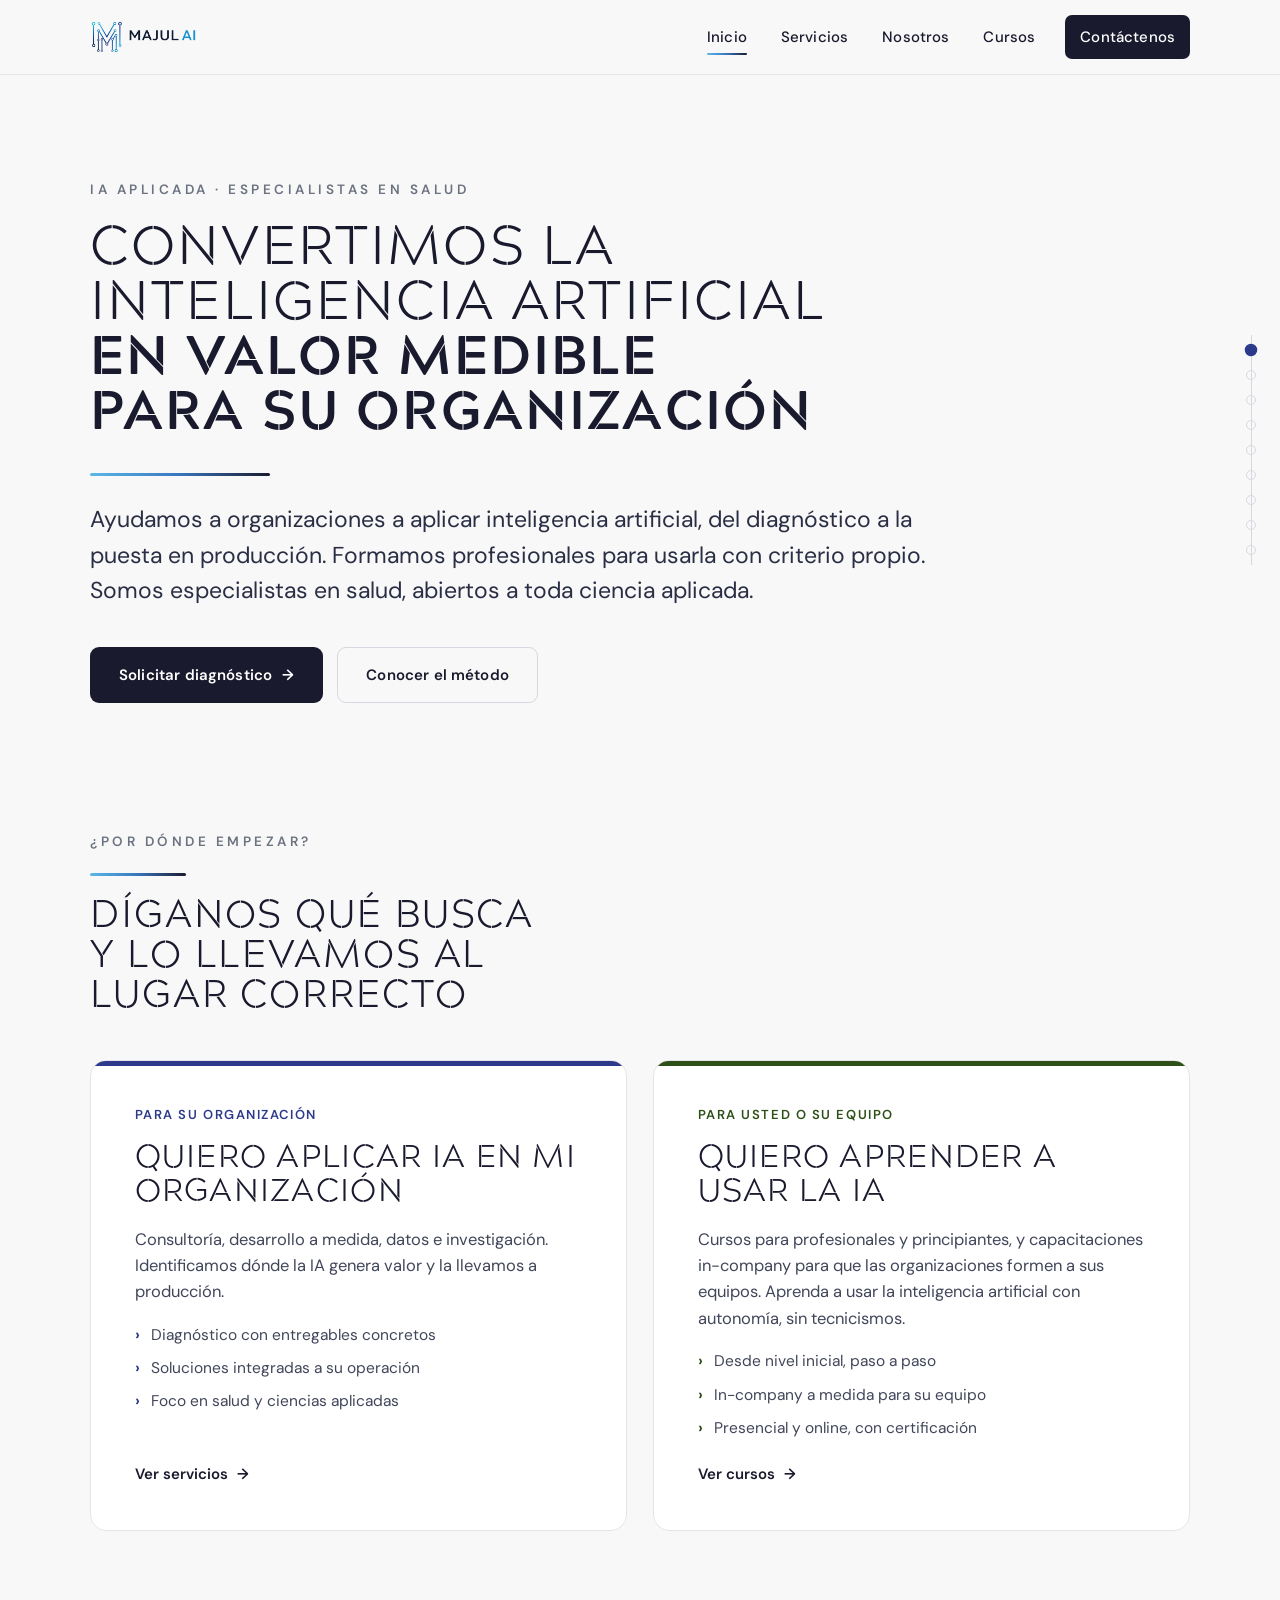
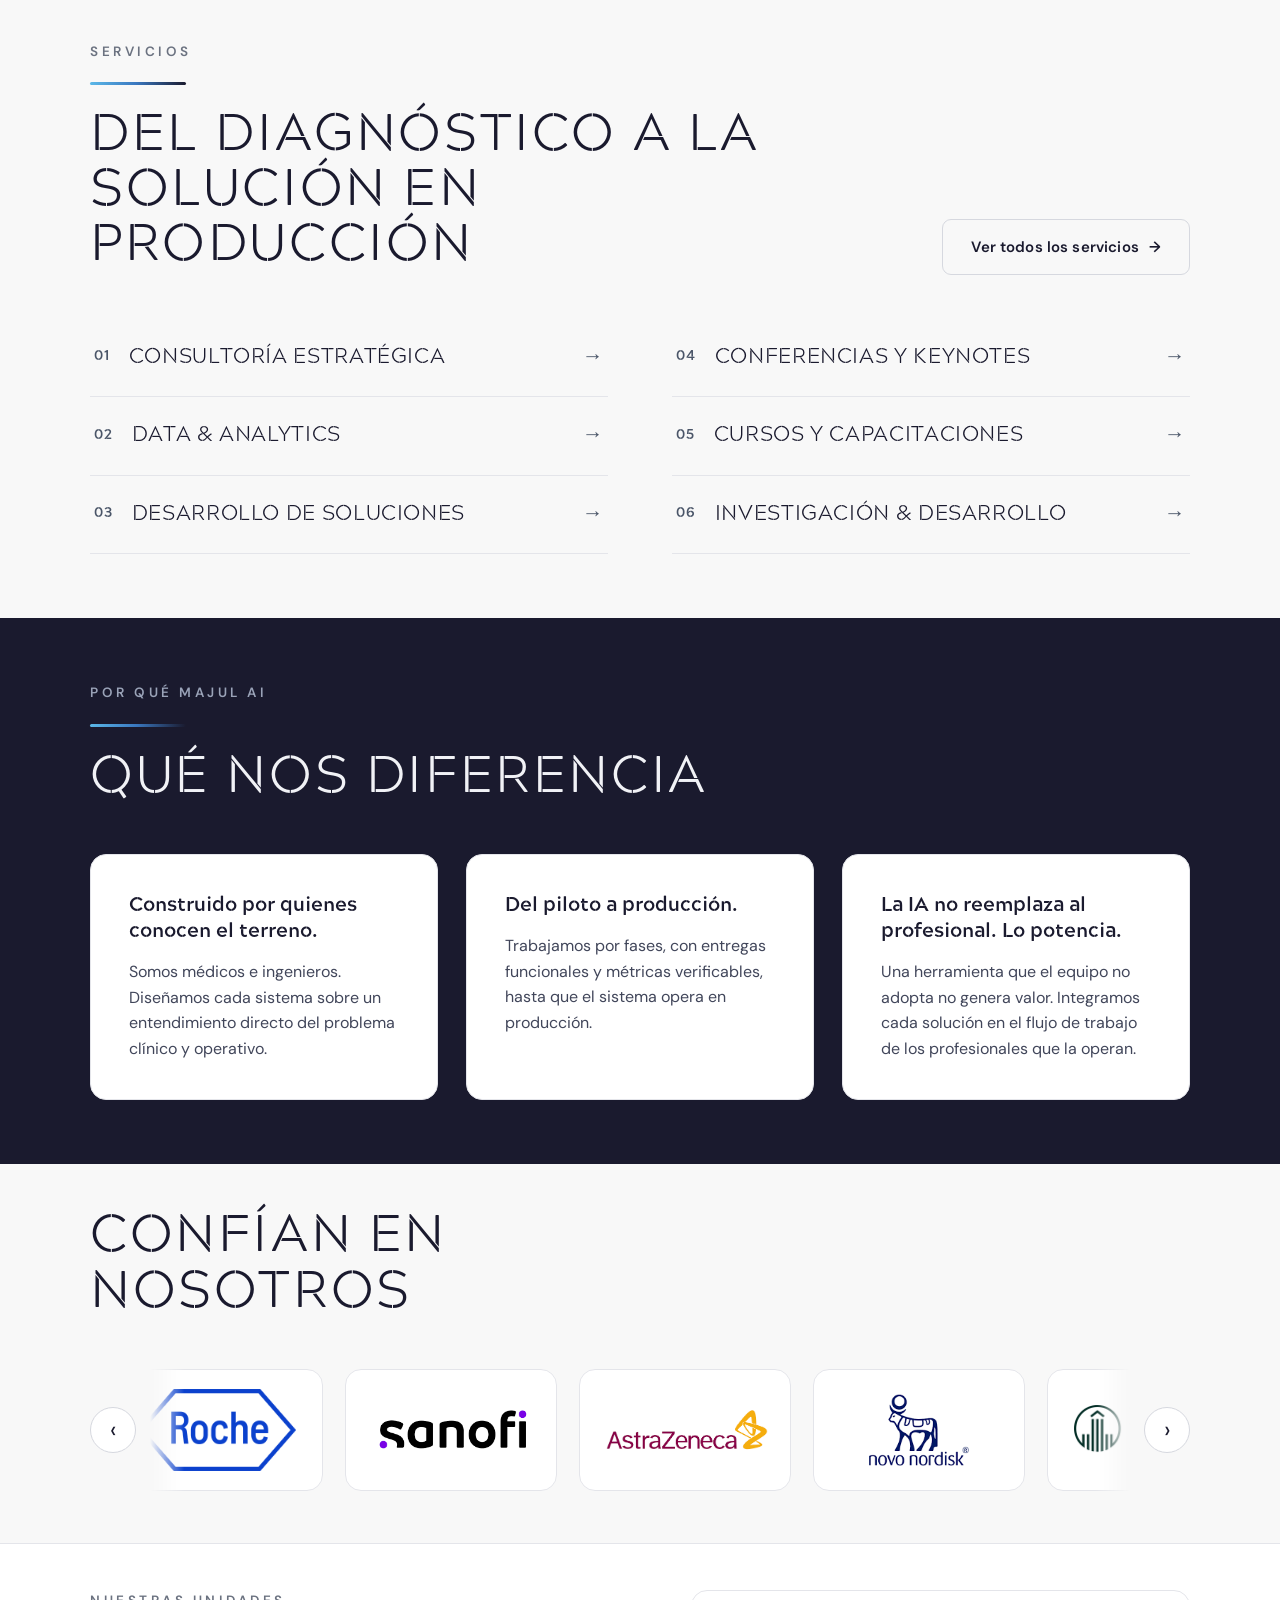
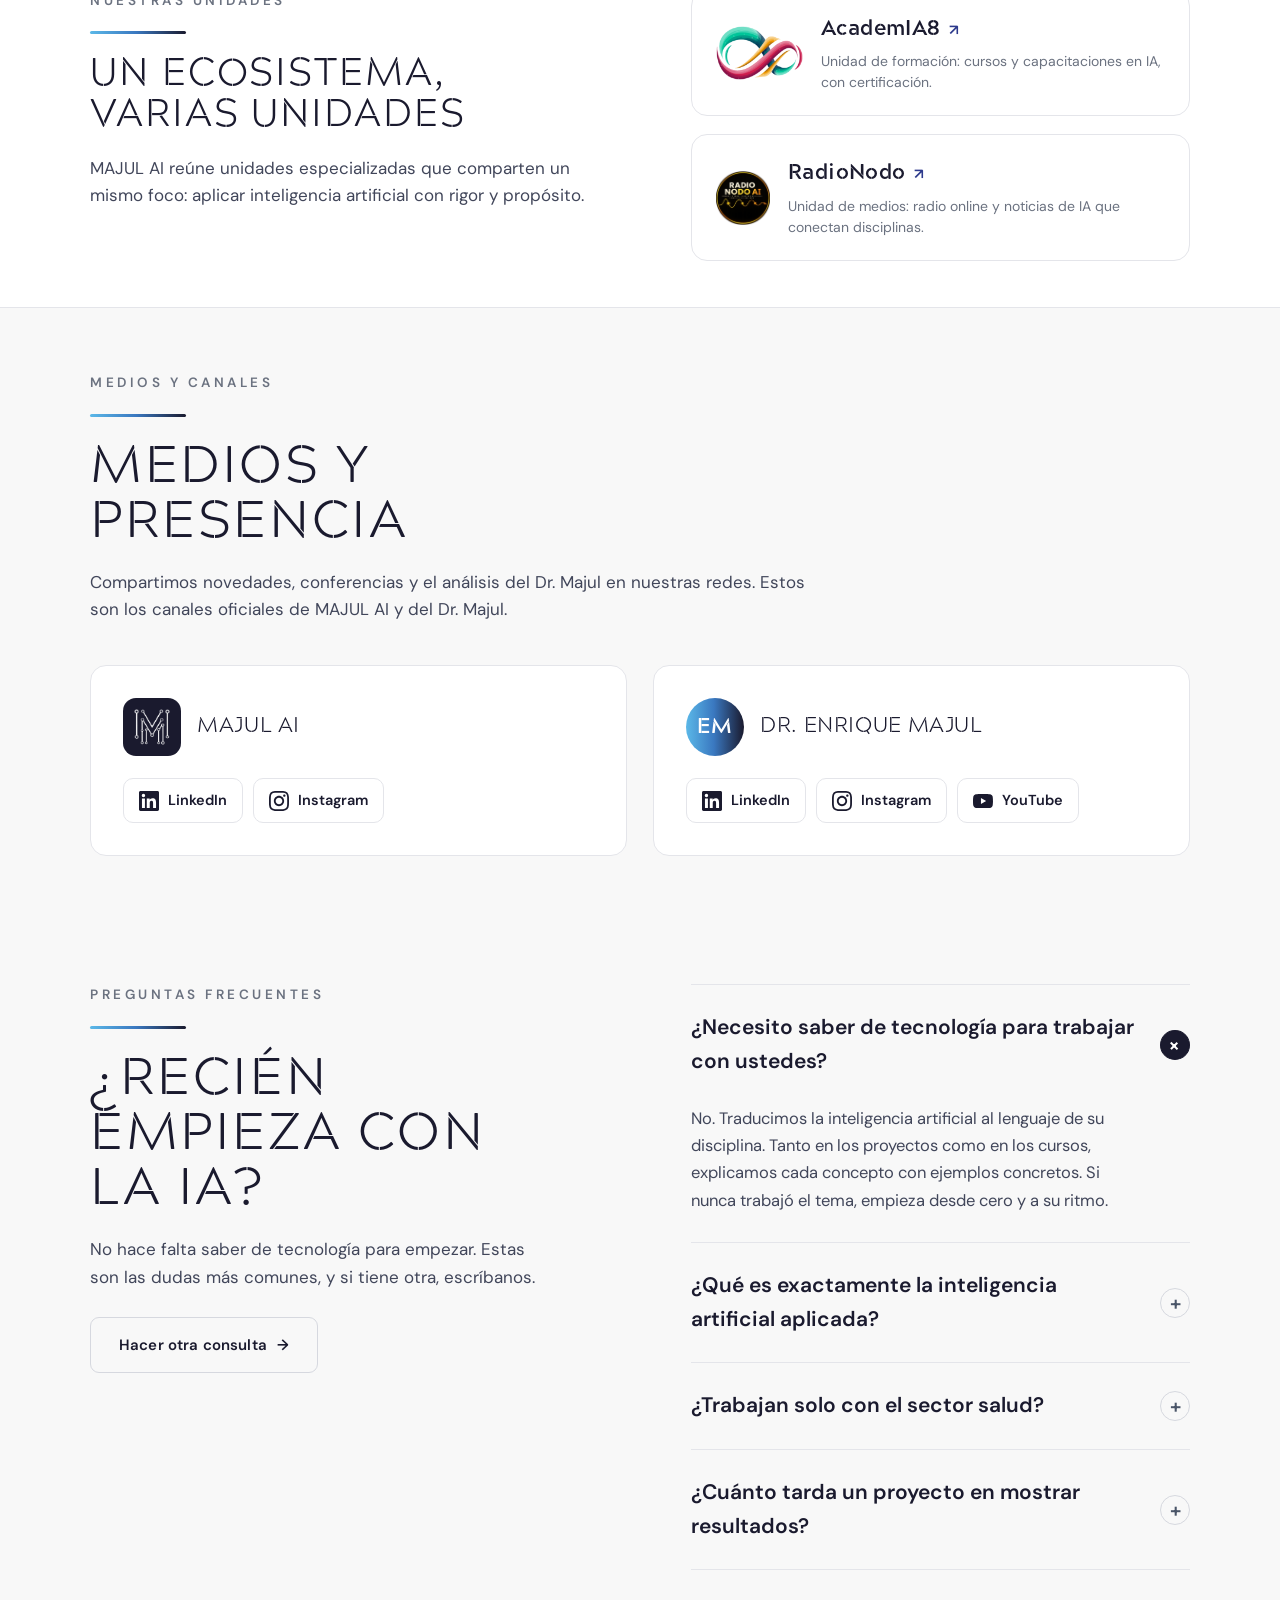
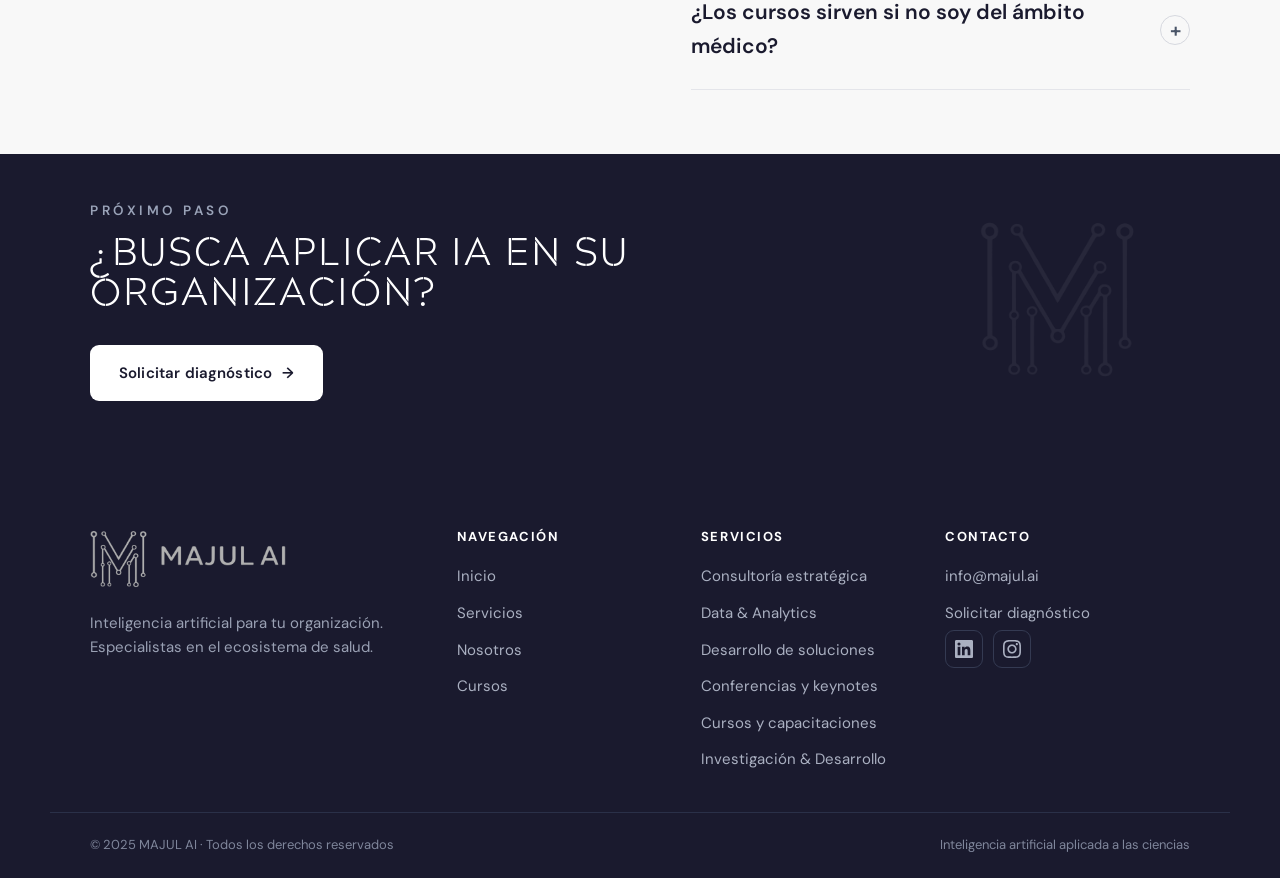
==== index.html @ aa31157e "Sitio Majul AI - preview para revisión del equipo" ====
<!DOCTYPE html>
<html lang="es">
<head>
<meta charset="UTF-8">
<meta name="viewport" content="width=device-width, initial-scale=1.0">
<title>MAJUL AI · Inteligencia artificial aplicada a las ciencias</title>
<meta name="description" content="Consultora de IA aplicada a las ciencias. Especialistas en el ecosistema de salud. Detectamos oportunidades concretas de inteligencia artificial y las llevamos a producción con método y validación científica.">
<link rel="canonical" href="https://majul.ai/">
<link rel="icon" type="image/png" href="assets/favicon.png">
<link rel="apple-touch-icon" href="assets/apple-touch-icon.png">
<meta name="theme-color" content="#1A1A2E">
<!-- Open Graph / vista previa al compartir (WhatsApp, LinkedIn, X) -->
<meta property="og:type" content="website">
<meta property="og:site_name" content="MAJUL AI">
<meta property="og:locale" content="es_AR">
<meta property="og:url" content="https://majul.ai/">
<meta property="og:title" content="MAJUL AI · Inteligencia artificial aplicada a las ciencias">
<meta property="og:description" content="Consultora de IA aplicada a las ciencias, especialistas en el ecosistema de salud. Detectamos oportunidades concretas de IA y las llevamos a producción con validación científica.">
<meta property="og:image" content="https://majul.ai/assets/og-image.png">
<meta property="og:image:width" content="1200">
<meta property="og:image:height" content="630">
<meta property="og:image:alt" content="MAJUL AI · Inteligencia artificial aplicada a las ciencias">
<meta name="twitter:card" content="summary_large_image">
<meta name="twitter:title" content="MAJUL AI · Inteligencia artificial aplicada a las ciencias">
<meta name="twitter:description" content="Consultora de IA aplicada a las ciencias, especialistas en el ecosistema de salud.">
<meta name="twitter:image" content="https://majul.ai/assets/og-image.png">
<link rel="preconnect" href="https://fonts.googleapis.com">
<link rel="preconnect" href="https://fonts.gstatic.com" crossorigin>
<link href="https://fonts.googleapis.com/css2?family=DM+Sans:opsz,wght@9..40,300;9..40,400;9..40,500;9..40,600;9..40,700&family=Jost:wght@300;400;500;600&display=swap" rel="stylesheet">
<link rel="stylesheet" href="styles.css">
<script>document.documentElement.className+=' js';</script>
<script type="application/ld+json">
{
  "@context": "https://schema.org",
  "@graph": [
    {
      "@type": "Organization",
      "@id": "https://majul.ai/#organization",
      "name": "MAJUL AI",
      "url": "https://majul.ai/",
      "logo": "https://majul.ai/assets/logo-lockup-color.png",
      "image": "https://majul.ai/assets/og-image.png",
      "email": "info@majul.ai",
      "description": "Consultora de inteligencia artificial aplicada a las ciencias, especialista en el ecosistema de salud.",
      "sameAs": [
        "https://www.linkedin.com/company/majul-ai/",
        "https://www.instagram.com/majul.ai/"
      ]
    },
    {
      "@type": "WebSite",
      "@id": "https://majul.ai/#website",
      "url": "https://majul.ai/",
      "name": "MAJUL AI",
      "inLanguage": "es",
      "publisher": { "@id": "https://majul.ai/#organization" }
    },
    {
      "@type": "FAQPage",
      "mainEntity": [
        {"@type":"Question","name":"¿Necesito saber de tecnología para trabajar con ustedes?","acceptedAnswer":{"@type":"Answer","text":"No. Traducimos la inteligencia artificial al lenguaje de su disciplina. Tanto en los proyectos como en los cursos, explicamos cada concepto con ejemplos concretos. Si nunca trabajó el tema, empieza desde cero y a su ritmo."}},
        {"@type":"Question","name":"¿Qué es exactamente la inteligencia artificial aplicada?","acceptedAnswer":{"@type":"Answer","text":"Es traducir la IA al lenguaje de su disciplina: resolver un problema real y concreto usando inteligencia artificial. Anticipar demanda, automatizar tareas, ordenar datos dispersos. Siempre con un objetivo medible, nunca IA por IA."}},
        {"@type":"Question","name":"¿Trabajan solo con el sector salud?","acceptedAnswer":{"@type":"Answer","text":"No. La salud es nuestra especialidad, pero nuestro método se aplica a toda ciencia o industria que necesite IA real. Si su caso está fuera de la salud, igual lo hacemos."}},
        {"@type":"Question","name":"¿Cuánto tarda un proyecto en mostrar resultados?","acceptedAnswer":{"@type":"Answer","text":"Mostramos un prototipo funcionando en días, no en meses. Preferimos que vea algo real y lo evalúe antes de escalar, sin sacrificar la validación que cada caso requiere."}},
        {"@type":"Question","name":"¿Los cursos sirven si no soy del ámbito médico?","acceptedAnswer":{"@type":"Answer","text":"Sí. Tenemos programas pensados para profesionales de la salud y también formación general para cualquier persona o equipo que quiera incorporar la IA a su trabajo. Hay niveles desde principiante."}}
      ]
    }
  ]
}
</script>
</head>
<body>

<!-- ===== NAV ===== -->
<header class="nav">
  <nav class="nav-in" aria-label="Principal">
    <a class="nav-logo" href="index.html" aria-label="MAJUL AI · Inicio"><img src="assets/logo-lockup-trim.png" alt="MAJUL AI"></a>
    <div class="nav-links" id="navlinks">
      <a href="index.html" class="active">Inicio</a>
      <a href="servicios.html">Servicios</a>
      <a href="nosotros.html">Nosotros</a>
      <a href="cursos.html">Cursos</a>
      <a href="contacto.html" class="btn btn-p btn-sm nav-cta">Contáctenos</a>
    </div>
    <button class="nav-burger" id="burger" aria-label="Abrir menú"><span></span><span></span><span></span></button>
  </nav>
</header>

<!-- ===== HERO ===== -->
<section class="hero" data-screen-label="Inicio · Hero">
  <div class="wrap">
    <p class="kicker reveal">IA aplicada · Especialistas en salud</p>
    <h1 class="t-xl reveal d1" style="margin-top:22px;white-space:normal;text-wrap:balance;max-width:24ch">Convertimos la inteligencia artificial <b>en valor medible para su organización</b></h1>
    <hr class="rule wide reveal d2" style="margin-top:30px">
    <p class="lead reveal d2">Ayudamos a organizaciones a aplicar inteligencia artificial, del diagnóstico a la puesta en producción. Formamos profesionales para usarla con criterio propio. Somos especialistas en salud, abiertos a toda ciencia aplicada.</p>
    <div class="btn-row reveal d3">
      <a href="contacto.html" class="btn btn-p">Solicitar diagnóstico <span class="arw">→</span></a>
      <a href="servicios.html#metodo" class="btn btn-o">Conocer el método</a>
    </div>
  </div>
</section>

<!-- ===== BIFURCACIÓN DE PÚBLICO ===== -->
<section class="section tight" data-screen-label="Inicio · Qué busca">
  <div class="wrap">
    <div class="ey reveal"><p class="kicker">¿Por dónde empezar?</p><hr class="rule"></div>
    <h2 class="t-md reveal d1" style="margin-top:22px;max-width:18ch">Díganos qué busca y lo llevamos al lugar correcto</h2>
    <div class="fork" style="margin-top:42px">
      <a class="opt reveal d1" href="servicios.html" style="--ac:var(--tech)">
        <span class="tag">Para su organización</span>
        <h3>Quiero aplicar IA en mi organización</h3>
        <p class="d">Consultoría, desarrollo a medida, datos e investigación. Identificamos dónde la IA genera valor y la llevamos a producción.</p>
        <ul>
          <li>Diagnóstico con entregables concretos</li>
          <li>Soluciones integradas a su operación</li>
          <li>Foco en salud y ciencias aplicadas</li>
        </ul>
        <span class="go">Ver servicios <span class="arw">→</span></span>
      </a>
      <a class="opt reveal d2" href="cursos.html" style="--ac:var(--salud)">
        <span class="tag">Para usted o su equipo</span>
        <h3>Quiero aprender a usar la IA</h3>
        <p class="d">Cursos para profesionales y principiantes, y capacitaciones in-company para que las organizaciones formen a sus equipos. Aprenda a usar la inteligencia artificial con autonomía, sin tecnicismos.</p>
        <ul>
          <li>Desde nivel inicial, paso a paso</li>
          <li>In-company a medida para su equipo</li>
          <li>Presencial y online, con certificación</li>
        </ul>
        <span class="go">Ver cursos <span class="arw">→</span></span>
      </a>
    </div>
  </div>
</section>

<!-- ===== SERVICIOS PREVIEW ===== -->
<section class="section" data-screen-label="Inicio · Servicios">
  <div class="wrap">
    <div style="display:flex;align-items:flex-end;justify-content:space-between;gap:24px;flex-wrap:wrap">
      <div>
        <div class="ey reveal"><p class="kicker">Servicios</p><hr class="rule"></div>
        <h2 class="t-lg reveal d1" style="margin-top:24px;max-width:20ch">Del diagnóstico a la solución en producción</h2>
      </div>
      <a href="servicios.html" class="btn btn-o reveal d2">Ver todos los servicios <span class="arw">→</span></a>
    </div>
    <div class="svc-mini reveal d1" style="margin-top:44px">
      <a href="servicios.html#consultoria"><span class="n">01</span><span class="nm">Consultoría estratégica</span><span class="arw">→</span></a>
      <a href="servicios.html#data"><span class="n">02</span><span class="nm">Data &amp; Analytics</span><span class="arw">→</span></a>
      <a href="servicios.html#desarrollo"><span class="n">03</span><span class="nm">Desarrollo de soluciones</span><span class="arw">→</span></a>
      <a href="servicios.html#conferencias"><span class="n">04</span><span class="nm">Conferencias y keynotes</span><span class="arw">→</span></a>
      <a href="cursos.html"><span class="n">05</span><span class="nm">Cursos y capacitaciones</span><span class="arw">→</span></a>
      <a href="servicios.html#id"><span class="n">06</span><span class="nm">Investigación &amp; Desarrollo</span><span class="arw">→</span></a>
    </div>
  </div>
</section>

<!-- ===== MENSAJES CLAVE ===== -->
<section class="section dark" data-screen-label="Inicio · Diferenciales">
  <div class="wrap">
    <div class="ey reveal"><p class="kicker">Por qué MAJUL AI</p><hr class="rule"></div>
    <h2 class="t-lg reveal d1" style="margin-top:24px;max-width:22ch">Qué nos diferencia</h2>
    <div class="grid g-3" style="margin-top:48px">
      <article class="card lift reveal d1">
        <div class="qmark">Construido por quienes conocen el terreno.</div>
        <p>Somos médicos e ingenieros. Diseñamos cada sistema sobre un entendimiento directo del problema clínico y operativo. </p>
      </article>
      <article class="card lift reveal d2">
        <div class="qmark">Del piloto a producción.</div>
        <p>Trabajamos por fases, con entregas funcionales y métricas verificables, hasta que el sistema opera en producción. </p>
      </article>
      <article class="card lift reveal d3">
        <div class="qmark">La IA no reemplaza al profesional. Lo potencia.</div>
        <p>Una herramienta que el equipo no adopta no genera valor. Integramos cada solución en el flujo de trabajo de los profesionales que la operan.</p>
      </article>
    </div>
  </div>
</section>

<!-- ===== CONFIANZA · LOGOS ===== -->
<section class="section tight" data-screen-label="Inicio · Confianza">
  <div class="wrap">
    <h2 class="t-lg reveal" style="max-width:18ch">Confían en nosotros</h2>
    <div class="logo-carousel reveal d1">
      <button type="button" class="lc-nav prev" id="lcPrev" aria-label="Ver logos anteriores">‹</button>
      <div class="lc-viewport" id="lcViewport" tabindex="0" aria-label="Organizaciones y empresas que confían en MAJUL AI">
        <div class="lc-track">
          <div class="logo-item"><img src="assets/logos/trim/roche.png" alt="Roche"></div>
          <div class="logo-item"><img src="assets/logos/trim/sanofi.png" alt="Sanofi"></div>
          <div class="logo-item"><img src="assets/logos/trim/astrazeneca.png" alt="AstraZeneca"></div>
          <div class="logo-item"><img src="assets/logos/trim/novonordisk.png" alt="Novo Nordisk"></div>
          <div class="logo-item"><img src="assets/logos/trim/boehringer.png" alt="Boehringer Ingelheim"></div>
          <div class="logo-item"><img src="assets/logos/trim/abbott.png" alt="Abbott"></div>
          <div class="logo-item"><img src="assets/logos/trim/teva.png" alt="Teva"></div>
          <div class="logo-item"><img src="assets/logos/trim/bago.png" alt="Laboratorios Bagó"></div>
          <div class="logo-item"><img src="assets/logos/trim/gador.png" alt="Gador"></div>
          <div class="logo-item"><img src="assets/logos/trim/casasco.png" alt="Casasco"></div>
          <div class="logo-item"><img src="assets/logos/trim/montpellier.png" alt="Montpellier"></div>
          <div class="logo-item"><img src="assets/logos/trim/baliarda.png" alt="Baliarda"></div>
          <div class="logo-item"><img src="assets/logos/trim/labbeta.png" alt="Laboratorios Beta"></div>
          <div class="logo-item"><img src="assets/logos/trim/adium.png" alt="Adium"></div>
          <div class="logo-item"><img src="assets/logos/trim/eurofarma.png" alt="Eurofarma"></div>
          <div class="logo-item"><img src="assets/logos/trim/celnova.png" alt="Celnova Pharma"></div>
          <div class="logo-item"><img src="assets/logos/trim/siegfried.png" alt="Siegfried"></div>
          <div class="logo-item"><img src="assets/logos/trim/osde.png" alt="OSDE"></div>
          <div class="logo-item"><img src="assets/logos/trim/gruposantafe.png" alt="Grupo Santa Fe"></div>
          <div class="logo-item"><img src="assets/logos/trim/cmpc.png" alt="Consejo de Médicos de la Provincia de Córdoba"></div>
          <div class="logo-item"><img src="assets/logos/trim/aafh.png" alt="Asociación Argentina de Farmacéuticos de Hospital"></div>
          <div class="logo-item"><img src="assets/logos/trim/faardit.png" alt="FAARDIT · Federación Argentina de Radiología"></div>
          <div class="logo-item"><img src="assets/logos/trim/afacimera.png" alt="AFACIMERA"></div>
          <div class="logo-item"><img src="assets/logos/trim/sadam.png" alt="SADAM · Asociación Argentina de Auditoría y Gestión Sanitaria"></div>
          <div class="logo-item"><img src="assets/logos/trim/sapycc.png" alt="Sociedad de Anatomía Patológica y Citopatología de Córdoba"></div>
          <div class="logo-item"><img src="assets/logos/trim/cluster-iish.png" alt="Clúster de Investigación e Innovación en Salud Humana"></div>
          <div class="logo-item"><img src="assets/logos/trim/fepafem.png" alt="FEPAFEM · PAFAMS"></div>
          <div class="logo-item"><img src="assets/logos/trim/bologna.png" alt="Università di Bologna"></div>
        </div>
      </div>
      <button type="button" class="lc-nav next" id="lcNext" aria-label="Ver más logos">›</button>
    </div>
  </div>
</section>
<script>
(function(){
  var vp=document.getElementById('lcViewport'),
      track=vp&&vp.querySelector('.lc-track'),
      prev=document.getElementById('lcPrev'),
      next=document.getElementById('lcNext');
  if(!vp||!track) return;
  /* duplicar el set para un loop continuo sin costuras */
  track.insertAdjacentHTML('beforeend',track.innerHTML);
  function half(){return track.scrollWidth/2;}
  function normalize(){
    var h=half();
    if(h<=0) return;
    if(vp.scrollLeft>=h) vp.scrollLeft-=h;
    else if(vp.scrollLeft<0) vp.scrollLeft+=h;
  }
  function step(){var it=vp.querySelector('.logo-item');return it?it.offsetWidth+22:230;}
  function page(){return Math.max(step(),Math.floor(vp.clientWidth/step())*step());}
  prev&&prev.addEventListener('click',function(){vp.scrollBy({left:-page(),behavior:'smooth'});});
  next&&next.addEventListener('click',function(){vp.scrollBy({left:page(),behavior:'smooth'});});
  /* arrastrar para desplazar */
  var down=false,sx=0,sl=0,moved=false;
  vp.addEventListener('pointerdown',function(e){down=true;moved=false;sx=e.clientX;sl=vp.scrollLeft;vp.classList.add('dragging');try{vp.setPointerCapture(e.pointerId);}catch(_){}});
  vp.addEventListener('pointermove',function(e){if(!down)return;var dx=e.clientX-sx;if(Math.abs(dx)>4)moved=true;vp.scrollLeft=sl-dx;normalize();});
  function up(){if(!down)return;down=false;vp.classList.remove('dragging');}
  vp.addEventListener('pointerup',up);vp.addEventListener('pointercancel',up);vp.addEventListener('pointerleave',up);
  vp.addEventListener('click',function(e){if(moved){e.preventDefault();e.stopPropagation();}},true);
  vp.addEventListener('scroll',normalize,{passive:true});
  /* desplazamiento automático continuo: lento y suave */
  var reduce=window.matchMedia&&window.matchMedia('(prefers-reduced-motion: reduce)').matches;
  var paused=false,SPEED=0.7,last=0;
  ['pointerenter','focusin','pointerdown'].forEach(function(ev){vp.addEventListener(ev,function(){paused=true;});});
  ['pointerleave','focusout','pointerup'].forEach(function(ev){vp.addEventListener(ev,function(){paused=false;});});
  if(!reduce){
    requestAnimationFrame(function tick(t){
      if(last&&!paused&&!down){
        vp.scrollLeft+=SPEED*((t-last)/16.67);
        normalize();
      }
      last=t;
      requestAnimationFrame(tick);
    });
  }
})();
</script>

<!-- ===== UNIDADES ===== -->
<section class="section tight" style="background:#fff;border-block:1px solid var(--line)" data-screen-label="Inicio · Unidades">
  <div class="wrap">
    <div class="split top">
      <div>
        <div class="ey reveal"><p class="kicker">Nuestras unidades</p><hr class="rule"></div>
        <h2 class="t-md reveal d1" style="margin-top:22px;max-width:18ch">Un ecosistema, varias unidades</h2>
        <p class="reveal d2" style="margin-top:18px;font-size:17px;color:#41465a;max-width:42ch">MAJUL AI reúne unidades especializadas que comparten un mismo foco: aplicar inteligencia artificial con rigor y propósito.</p>
      </div>
      <div class="partners reveal d2">
        <a class="partner" href="https://academia8.com/" target="_blank" rel="noopener">
          <img class="unit-mark" src="assets/academia8-iso-trim.png" alt="AcademIA8">
          <div class="unit-tx"><div class="pn">AcademIA8</div><div class="pd">Unidad de formación: cursos y capacitaciones en IA, con certificación.</div></div>
        </a>
        <a class="partner" href="https://radionodo.ai/" target="_blank" rel="noopener">
          <img class="unit-mark" src="assets/radionodo-circle.png" alt="RadioNodo">
          <div class="unit-tx"><div class="pn">RadioNodo</div><div class="pd">Unidad de medios: radio online y noticias de IA que conectan disciplinas.</div></div>
        </a>
      </div>
    </div>
  </div>
</section>

<!-- ===== MEDIOS Y CANALES ===== -->
<section class="section" data-screen-label="Inicio · Medios y canales">
  <div class="wrap">
    <div class="ey reveal"><p class="kicker">Medios y canales</p><hr class="rule"></div>
    <h2 class="t-lg reveal d1" style="margin-top:24px;max-width:18ch">Medios y presencia</h2>
    <p class="reveal d2" style="margin-top:18px;font-size:17px;color:#41465a;max-width:60ch">Compartimos novedades, conferencias y el análisis del Dr. Majul en nuestras redes. Estos son los canales oficiales de MAJUL AI y del Dr. Majul.</p>

    <div class="presence">
      <article class="presence-card reveal d1">
        <div class="pc-head">
          <span class="pc-mark"><img src="assets/logo-wht-symbol-trim.png" alt="MAJUL AI"></span>
          <div>
            <div class="pc-name">MAJUL AI</div>
          </div>
        </div>
        <div class="social-row">
          <a class="social-link" href="https://www.linkedin.com/company/majul-ai/" target="_blank" rel="noopener" aria-label="LinkedIn de MAJUL AI">
            <span class="si"><svg viewBox="0 0 24 24" fill="currentColor" aria-hidden="true"><path d="M20.45 20.45h-3.56v-5.57c0-1.33-.03-3.04-1.85-3.04-1.85 0-2.14 1.45-2.14 2.94v5.67H9.34V9h3.42v1.56h.05c.48-.9 1.64-1.85 3.37-1.85 3.6 0 4.27 2.37 4.27 5.46v6.28zM5.34 7.43a2.07 2.07 0 1 1 0-4.14 2.07 2.07 0 0 1 0 4.14zM7.12 20.45H3.56V9h3.56v11.45zM22.22 0H1.77C.79 0 0 .77 0 1.73v20.54C0 23.22.79 24 1.77 24h20.45c.98 0 1.78-.78 1.78-1.73V1.73C24 .77 23.2 0 22.22 0z"/></svg></span><span class="sl-tx">LinkedIn</span>
          </a>
          <a class="social-link" href="https://www.instagram.com/majul.ai/" target="_blank" rel="noopener" aria-label="Instagram de MAJUL AI">
            <span class="si"><svg viewBox="0 0 24 24" fill="currentColor" aria-hidden="true"><path d="M12 2.163c3.204 0 3.584.012 4.85.07 3.252.148 4.771 1.691 4.919 4.919.058 1.265.069 1.645.069 4.849 0 3.205-.012 3.584-.069 4.849-.149 3.225-1.664 4.771-4.919 4.919-1.266.058-1.644.07-4.85.07-3.204 0-3.584-.012-4.849-.07-3.26-.149-4.771-1.699-4.919-4.92-.058-1.265-.07-1.644-.07-4.849 0-3.204.013-3.583.07-4.849.149-3.227 1.664-4.771 4.919-4.919 1.266-.057 1.645-.069 4.849-.069zm0-2.163c-3.259 0-3.667.014-4.947.072-4.358.2-6.78 2.618-6.98 6.98-.059 1.281-.073 1.689-.073 4.948 0 3.259.014 3.668.072 4.948.2 4.358 2.618 6.78 6.98 6.98 1.281.058 1.689.072 4.948.072 3.259 0 3.668-.014 4.948-.072 4.354-.2 6.782-2.618 6.979-6.98.059-1.28.073-1.689.073-4.948 0-3.259-.014-3.667-.072-4.947-.196-4.354-2.617-6.78-6.979-6.98-1.281-.059-1.69-.073-4.949-.073zm0 5.838c-3.403 0-6.162 2.759-6.162 6.162s2.759 6.163 6.162 6.163 6.162-2.759 6.162-6.163c0-3.403-2.759-6.162-6.162-6.162zm0 10.162c-2.209 0-4-1.79-4-4 0-2.209 1.791-4 4-4s4 1.791 4 4c0 2.21-1.791 4-4 4zm6.406-11.845c-.796 0-1.441.645-1.441 1.44s.645 1.44 1.441 1.44c.795 0 1.439-.645 1.439-1.44s-.644-1.44-1.439-1.44z"/></svg></span><span class="sl-tx">Instagram</span>
          </a>
        </div>
      </article>
      <article class="presence-card reveal d2">
        <div class="pc-head">
          <span class="pc-mark avatar">EM</span>
          <div>
            <div class="pc-name">Dr. Enrique Majul</div>
          </div>
        </div>
        <div class="social-row">
          <a class="social-link" href="https://www.linkedin.com/in/enriquemajul-phd-ia-projectleader/" target="_blank" rel="noopener" aria-label="LinkedIn del Dr. Enrique Majul">
            <span class="si"><svg viewBox="0 0 24 24" fill="currentColor" aria-hidden="true"><path d="M20.45 20.45h-3.56v-5.57c0-1.33-.03-3.04-1.85-3.04-1.85 0-2.14 1.45-2.14 2.94v5.67H9.34V9h3.42v1.56h.05c.48-.9 1.64-1.85 3.37-1.85 3.6 0 4.27 2.37 4.27 5.46v6.28zM5.34 7.43a2.07 2.07 0 1 1 0-4.14 2.07 2.07 0 0 1 0 4.14zM7.12 20.45H3.56V9h3.56v11.45zM22.22 0H1.77C.79 0 0 .77 0 1.73v20.54C0 23.22.79 24 1.77 24h20.45c.98 0 1.78-.78 1.78-1.73V1.73C24 .77 23.2 0 22.22 0z"/></svg></span><span class="sl-tx">LinkedIn</span>
          </a>
          <a class="social-link" href="https://www.instagram.com/drmajul_ia/" target="_blank" rel="noopener" aria-label="Instagram del Dr. Enrique Majul">
            <span class="si"><svg viewBox="0 0 24 24" fill="currentColor" aria-hidden="true"><path d="M12 2.163c3.204 0 3.584.012 4.85.07 3.252.148 4.771 1.691 4.919 4.919.058 1.265.069 1.645.069 4.849 0 3.205-.012 3.584-.069 4.849-.149 3.225-1.664 4.771-4.919 4.919-1.266.058-1.644.07-4.85.07-3.204 0-3.584-.012-4.849-.07-3.26-.149-4.771-1.699-4.919-4.92-.058-1.265-.07-1.644-.07-4.849 0-3.204.013-3.583.07-4.849.149-3.227 1.664-4.771 4.919-4.919 1.266-.057 1.645-.069 4.849-.069zm0-2.163c-3.259 0-3.667.014-4.947.072-4.358.2-6.78 2.618-6.98 6.98-.059 1.281-.073 1.689-.073 4.948 0 3.259.014 3.668.072 4.948.2 4.358 2.618 6.78 6.98 6.98 1.281.058 1.689.072 4.948.072 3.259 0 3.668-.014 4.948-.072 4.354-.2 6.782-2.618 6.979-6.98.059-1.28.073-1.689.073-4.948 0-3.259-.014-3.667-.072-4.947-.196-4.354-2.617-6.78-6.979-6.98-1.281-.059-1.69-.073-4.949-.073zm0 5.838c-3.403 0-6.162 2.759-6.162 6.162s2.759 6.163 6.162 6.163 6.162-2.759 6.162-6.163c0-3.403-2.759-6.162-6.162-6.162zm0 10.162c-2.209 0-4-1.79-4-4 0-2.209 1.791-4 4-4s4 1.791 4 4c0 2.21-1.791 4-4 4zm6.406-11.845c-.796 0-1.441.645-1.441 1.44s.645 1.44 1.441 1.44c.795 0 1.439-.645 1.439-1.44s-.644-1.44-1.439-1.44z"/></svg></span><span class="sl-tx">Instagram</span>
          </a>
          <a class="social-link" href="https://www.youtube.com/@EnriqueMajul" target="_blank" rel="noopener" aria-label="YouTube de Enrique Majul">
            <span class="si"><svg viewBox="0 0 24 24" fill="currentColor" aria-hidden="true"><path d="M23.498 6.186a3.016 3.016 0 0 0-2.122-2.136C19.505 3.545 12 3.545 12 3.545s-7.505 0-9.377.505A3.017 3.017 0 0 0 .502 6.186C0 8.07 0 12 0 12s0 3.93.502 5.814a3.016 3.016 0 0 0 2.122 2.136c1.871.505 9.376.505 9.376.505s7.505 0 9.377-.505a3.015 3.015 0 0 0 2.122-2.136C24 15.93 24 12 24 12s0-3.93-.502-5.814zM9.545 15.568V8.432L15.818 12l-6.273 3.568z"/></svg></span><span class="sl-tx">YouTube</span>
          </a>
        </div>
      </article>
    </div>
  </div>
</section>

<!-- ===== FAQ ===== -->
<section class="section" data-screen-label="Inicio · Preguntas frecuentes">
  <div class="wrap">
    <div class="split top">
      <div>
        <div class="ey reveal"><p class="kicker">Preguntas frecuentes</p><hr class="rule"></div>
        <h2 class="t-lg reveal d1" style="margin-top:24px;max-width:14ch">¿Recién empieza con la IA?</h2>
        <p class="reveal d2" style="margin-top:18px;font-size:17px;color:#41465a;max-width:38ch">No hace falta saber de tecnología para empezar. Estas son las dudas más comunes, y si tiene otra, escríbanos.</p>
        <a href="contacto.html" class="btn btn-o reveal d3" style="margin-top:26px">Hacer otra consulta <span class="arw">→</span></a>
      </div>
      <div class="faq reveal d2">
        <details open>
          <summary>¿Necesito saber de tecnología para trabajar con ustedes? <span class="pm">+</span></summary>
          <div class="ans">No. Traducimos la inteligencia artificial al lenguaje de su disciplina. Tanto en los proyectos como en los cursos, explicamos cada concepto con ejemplos concretos. Si nunca trabajó el tema, empieza desde cero y a su ritmo.</div>
        </details>
        <details>
          <summary>¿Qué es exactamente la inteligencia artificial aplicada? <span class="pm">+</span></summary>
          <div class="ans">Es traducir la IA al lenguaje de su disciplina: resolver un problema real y concreto usando inteligencia artificial. Anticipar demanda, automatizar tareas, ordenar datos dispersos. Siempre con un objetivo medible, nunca IA por IA.</div>
        </details>
        <details>
          <summary>¿Trabajan solo con el sector salud? <span class="pm">+</span></summary>
          <div class="ans">No. La salud es nuestra especialidad, pero nuestro método se aplica a toda ciencia o industria que necesite IA real. Si su caso está fuera de la salud, igual lo hacemos.</div>
        </details>
        <details>
          <summary>¿Cuánto tarda un proyecto en mostrar resultados? <span class="pm">+</span></summary>
          <div class="ans">Mostramos un prototipo funcionando en días, no en meses. Preferimos que vea algo real y lo evalúe antes de escalar, sin sacrificar la validación que cada caso requiere.</div>
        </details>
        <details>
          <summary>¿Los cursos sirven si no soy del ámbito médico? <span class="pm">+</span></summary>
          <div class="ans">Sí. Tenemos programas pensados para profesionales de la salud y también formación general para cualquier persona o equipo que quiera incorporar la IA a su trabajo. Hay niveles desde principiante.</div>
        </details>
      </div>
    </div>
  </div>
</section>

<!-- ===== CTA BAND ===== -->
<section class="section tight dark ctaband" data-screen-label="Inicio · CTA">
  <img class="sym" src="assets/logo-wht-symbol.png" alt="">
  <div class="wrap">
    <div>
      <p class="kicker reveal">Próximo paso</p>
      <h2 class="t-md reveal d1" style="margin-top:14px;color:#fff;max-width:22ch">¿Busca aplicar IA en su organización?</h2>
      <a href="contacto.html" class="btn btn-p reveal d2" style="margin-top:28px">Solicitar diagnóstico <span class="arw">→</span></a>
    </div>
  </div>
</section>

<!-- ===== FOOTER ===== -->
<footer class="foot">
  <div class="foot-in">
    <div class="foot-grid">
      <div>
        <img class="lk" src="assets/logo-gray-lockup-trim.png" alt="MAJUL AI">
        <p class="blurb">Inteligencia artificial para tu organización. Especialistas en el ecosistema de salud.</p>
      </div>
      <div>
        <h4>Navegación</h4>
        <ul>
          <li><a href="index.html">Inicio</a></li>
          <li><a href="servicios.html">Servicios</a></li>
          <li><a href="nosotros.html">Nosotros</a></li>
          <li><a href="cursos.html">Cursos</a></li>
        </ul>
      </div>
      <div>
        <h4>Servicios</h4>
        <ul>
          <li><a href="servicios.html#consultoria">Consultoría estratégica</a></li>
          <li><a href="servicios.html#data">Data &amp; Analytics</a></li>
          <li><a href="servicios.html#desarrollo">Desarrollo de soluciones</a></li>
          <li><a href="servicios.html#conferencias">Conferencias y keynotes</a></li>
          <li><a href="cursos.html">Cursos y capacitaciones</a></li>
          <li><a href="servicios.html#id">Investigación &amp; Desarrollo</a></li>
        </ul>
      </div>
      <div>
        <h4>Contacto</h4>
        <ul>
          <li><a href="mailto:info@majul.ai">info@majul.ai</a></li>
          <li><a href="contacto.html">Solicitar diagnóstico</a></li>
        </ul>
        <div class="social">
          <a href="https://www.linkedin.com/company/majul-ai/" target="_blank" rel="noopener" aria-label="LinkedIn">
            <svg viewBox="0 0 24 24" width="18" height="18" fill="currentColor" aria-hidden="true"><path d="M20.45 20.45h-3.56v-5.57c0-1.33-.03-3.04-1.85-3.04-1.85 0-2.14 1.45-2.14 2.94v5.67H9.34V9h3.42v1.56h.05c.48-.9 1.64-1.85 3.37-1.85 3.6 0 4.27 2.37 4.27 5.46v6.28zM5.34 7.43a2.07 2.07 0 1 1 0-4.14 2.07 2.07 0 0 1 0 4.14zM7.12 20.45H3.56V9h3.56v11.45zM22.22 0H1.77C.79 0 0 .77 0 1.73v20.54C0 23.22.79 24 1.77 24h20.45c.98 0 1.78-.78 1.78-1.73V1.73C24 .77 23.2 0 22.22 0z"/></svg>
          </a>
          <a href="https://www.instagram.com/majul.ai/" target="_blank" rel="noopener" aria-label="Instagram">
            <svg viewBox="0 0 24 24" width="18" height="18" fill="currentColor" aria-hidden="true"><path d="M12 2.163c3.204 0 3.584.012 4.85.07 3.252.148 4.771 1.691 4.919 4.919.058 1.265.069 1.645.069 4.849 0 3.205-.012 3.584-.069 4.849-.149 3.225-1.664 4.771-4.919 4.919-1.266.058-1.644.07-4.85.07-3.204 0-3.584-.012-4.849-.07-3.26-.149-4.771-1.699-4.919-4.92-.058-1.265-.07-1.644-.07-4.849 0-3.204.013-3.583.07-4.849.149-3.227 1.664-4.771 4.919-4.919 1.266-.057 1.645-.069 4.849-.069zm0-2.163c-3.259 0-3.667.014-4.947.072-4.358.2-6.78 2.618-6.98 6.98-.059 1.281-.073 1.689-.073 4.948 0 3.259.014 3.668.072 4.948.2 4.358 2.618 6.78 6.98 6.98 1.281.058 1.689.072 4.948.072 3.259 0 3.668-.014 4.948-.072 4.354-.2 6.782-2.618 6.979-6.98.059-1.28.073-1.689.073-4.948 0-3.259-.014-3.667-.072-4.947-.196-4.354-2.617-6.78-6.979-6.98-1.281-.059-1.69-.073-4.949-.073zm0 5.838c-3.403 0-6.162 2.759-6.162 6.162s2.759 6.163 6.162 6.163 6.162-2.759 6.162-6.163c0-3.403-2.759-6.162-6.162-6.162zm0 10.162c-2.209 0-4-1.79-4-4 0-2.209 1.791-4 4-4s4 1.791 4 4c0 2.21-1.791 4-4 4zm6.406-11.845c-.796 0-1.441.645-1.441 1.44s.645 1.44 1.441 1.44c.795 0 1.439-.645 1.439-1.44s-.644-1.44-1.439-1.44z"/></svg>
          </a>
        </div>
      </div>
    </div>
  </div>
  <div class="foot-bottom">
    <span>© 2025 MAJUL AI · Todos los derechos reservados</span>
    <span>Inteligencia artificial aplicada a las ciencias</span>
  </div>
</footer>

<script src="site.js"></script>
</body>
</html>
---- styles.css ----
/* ============================================================
   MAJUL AI · Sistema de diseño web
   Alineado al Manual de Marca
   ============================================================ */
@font-face{font-family:'Acherus Militant';src:url('assets/AcherusMilitant-Light.otf') format('opentype');font-weight:300 500;font-style:normal;font-display:swap}
@font-face{font-family:'Acherus Militant';src:url('assets/AcherusMilitant-Bold.otf') format('opentype');font-weight:600 800;font-style:normal;font-display:swap}

:root{
  --bg:#F8F8F8;
  --ink:#1A1A2E;
  --ink-soft:#2a2e44;
  --gris:#6B7280;
  --gris-2:#8b909c;
  --slate:#4A5568;
  --line:#e4e5ea;
  --line-2:#d6d8df;
  --card:#ffffff;

  --salud:#2D5016;
  --tech:#2D3A8C;
  --inst:#4A5568;
  --majul:#C4621D;

  --grad:linear-gradient(90deg,#5BB8E8 0%,#3A78C0 48%,#1A1A2E 100%);
  --grad-soft:linear-gradient(90deg,#5BB8E8 0%,#3A78C0 100%);

  --font-title:'Acherus Militant','Jost',sans-serif;
  --font-body:'DM Sans',sans-serif;

  --maxw:1180px;
  --pad:clamp(22px,5vw,40px);
}

*{box-sizing:border-box;margin:0;padding:0}
html{scroll-behavior:smooth}
body{
  font-family:var(--font-body);
  background:var(--bg);
  color:var(--ink);
  -webkit-font-smoothing:antialiased;
  text-rendering:optimizeLegibility;
  line-height:1.6;
}
img{display:block;max-width:100%}
a{color:inherit;text-decoration:none}
::selection{background:rgba(91,184,232,.28)}

/* ---------- layout helpers ---------- */
.wrap{max-width:var(--maxw);margin:0 auto;padding-inline:var(--pad)}
.section{padding-block:clamp(50px,5vw,82px)}
.section.tight{padding-block:clamp(38px,3.6vw,58px)}
.dark{background:var(--ink);color:#F1F2F6}
.dark .muted{color:#aab0c0}

/* ---------- type ---------- */
.kicker{
  font-family:var(--font-body);font-weight:600;
  letter-spacing:.26em;text-transform:uppercase;
  font-size:clamp(12px,1.4vw,13.5px);color:var(--gris);
}
.dark .kicker{color:#9aa3b8}
h1,h2,h3{font-family:var(--font-title);font-weight:400;letter-spacing:.02em;line-height:1.06}
.t-xl{font-size:clamp(40px,6.4vw,76px);text-transform:uppercase;letter-spacing:.04em;line-height:1.02}
.t-lg{font-size:clamp(32px,4.4vw,52px);text-transform:uppercase;letter-spacing:.05em}
.t-md{font-size:clamp(26px,3vw,38px);text-transform:uppercase;letter-spacing:.05em}
.t-xl b,.t-lg b,.t-md b{font-weight:700}
.lead{font-size:clamp(18px,2.1vw,23px);line-height:1.55;color:var(--ink-soft);font-weight:400}
.dark .lead{color:#cdd2df}
.muted{color:var(--gris)}
.body p{font-size:clamp(16px,1.7vw,18px);color:#34384a;line-height:1.65}
.dark .body p{color:#c4c9d6}
strong,b{font-weight:600}
em{font-style:italic}

.grad-text{background:var(--grad);-webkit-background-clip:text;background-clip:text;color:transparent}

/* gradient rule · elemento gráfico de marca (un uso por pieza) */
.rule{height:3px;width:96px;background:var(--grad);border:0;border-radius:3px}
.rule.wide{width:180px}

/* eyebrow stack */
.ey{display:flex;flex-direction:column;gap:18px}
.ey .rule{margin-top:2px}

/* ---------- buttons ---------- */
.btn{
  display:inline-flex;align-items:center;gap:10px;
  font-family:var(--font-body);font-weight:600;font-size:15px;
  letter-spacing:.01em;padding:15px 28px;border-radius:9px;
  border:1.6px solid transparent;cursor:pointer;transition:.18s ease;
  white-space:nowrap;
}
.btn .arw{transition:transform .18s ease}
.btn:hover .arw{transform:translateX(3px)}
.btn-p{background:var(--ink);color:#fff}
.btn-p:hover{background:#0f1120}
.btn-o{background:transparent;color:var(--ink);border-color:var(--line-2)}
.btn-o:hover{border-color:var(--ink);background:#fff}
.dark .btn-p{background:#fff;color:var(--ink)}
.dark .btn-p:hover{background:#e7e9f0}
.dark .btn-o{color:#fff;border-color:#3a4058}
.dark .btn-o:hover{border-color:#fff;background:rgba(255,255,255,.06)}
.btn-sm{padding:11px 20px;font-size:14px}
.btn-row{display:flex;gap:14px;flex-wrap:wrap}

/* ---------- nav ---------- */
.nav{
  position:sticky;top:0;z-index:50;background:rgba(248,248,248,.86);
  backdrop-filter:saturate(1.4) blur(12px);border-bottom:1px solid var(--line);
}
.nav-in{max-width:var(--maxw);margin:0 auto;padding:0 var(--pad);
  height:74px;display:flex;align-items:center;justify-content:space-between;gap:24px}
.nav-logo{display:flex;align-items:center}
.nav-logo img{height:34px}
.nav-links{display:flex;align-items:center;gap:6px}
.nav-links a{
  font-size:15px;font-weight:500;color:var(--ink);padding:9px 14px;border-radius:7px;
  letter-spacing:.01em;transition:.15s ease;position:relative;
}
.nav-links a:hover{background:rgba(26,26,46,.05)}
.nav-links a.active{color:var(--ink)}
.nav-links a.active::after{
  content:"";position:absolute;left:14px;right:14px;bottom:3px;height:2px;
  background:var(--grad);border-radius:2px;
}
.nav-cta{margin-left:10px}
.nav-links a.nav-cta{color:#fff}
.nav-links a.nav-cta:hover{background:#0f1120}
.nav-burger{display:none;flex-direction:column;gap:5px;background:none;border:0;cursor:pointer;padding:8px}
.nav-burger span{width:24px;height:2px;background:var(--ink);border-radius:2px;transition:.2s}

/* ---------- badges / accents ---------- */
.badge{
  display:inline-flex;align-items:center;gap:8px;
  font-family:var(--font-body);font-weight:600;letter-spacing:.12em;text-transform:uppercase;
  font-size:12px;padding:7px 14px;border-radius:6px;color:#fff;
}
.badge .dot{width:7px;height:7px;border-radius:50%;background:rgba(255,255,255,.85)}
.badge.salud{background:var(--salud)}
.badge.tech{background:var(--tech)}
.badge.inst{background:var(--inst)}
.badge.majul{background:var(--majul)}
.badge.grad{background:var(--grad)}
.badge.ghost{background:transparent;color:var(--gris);border:1.5px solid var(--line-2)}
.badge.ghost .dot{background:currentColor}

/* accent helper: left rail */
.ac-salud{--ac:var(--salud)} .ac-tech{--ac:var(--tech)}
.ac-inst{--ac:var(--inst)} .ac-majul{--ac:var(--majul)}

/* ---------- hero ---------- */
.hero{position:relative;overflow:hidden}
.hero .wrap{padding-top:clamp(60px,9vw,104px);padding-bottom:clamp(48px,6.5vw,82px)}
.hero h1{max-width:none;white-space:nowrap;font-size:clamp(28px,4.6vw,54px)}
.hero .lead{max-width:54ch;margin-top:26px}
.hero .btn-row{margin-top:38px}
.hero-meta{display:flex;gap:34px;flex-wrap:wrap;margin-top:56px;padding-top:34px;border-top:1px solid var(--line)}
.hero-meta .m .n{font-family:var(--font-title);font-weight:700;font-size:clamp(28px,3.4vw,40px);color:var(--ink);line-height:1}
.hero-meta .m .l{font-size:14px;color:var(--gris);margin-top:8px;max-width:24ch}

/* ---------- riel lateral de secciones (scroll-spy) ---------- */
.dotnav{position:fixed;right:24px;top:50%;transform:translateY(-50%);z-index:55;
  display:flex;flex-direction:column;gap:15px;align-items:flex-end}
.dotnav::before{content:"";position:absolute;right:4.5px;top:-10px;bottom:-10px;width:1px;background:var(--line-2);z-index:-1}
.dotnav a{position:relative;display:block;width:10px;height:10px;cursor:pointer}
.dotnav .dot{width:10px;height:10px;border-radius:50%;border:1.5px solid var(--line-2);background:transparent;transition:.2s ease;display:block}
.dotnav .lbl{position:absolute;right:20px;top:50%;transform:translateY(-50%) translateX(5px);
  font-size:11px;font-weight:600;letter-spacing:.08em;text-transform:uppercase;color:var(--ink);white-space:nowrap;
  background:#fff;border:1px solid var(--line);border-radius:7px;padding:5px 10px;
  box-shadow:0 8px 22px -12px rgba(26,26,46,.55);opacity:0;pointer-events:none;transition:opacity .18s ease,transform .18s ease}
.dotnav a:hover .lbl{opacity:1;transform:translateY(-50%)}
.dotnav a:hover .dot{border-color:var(--tech)}
.dotnav a.active .dot{border-color:var(--tech);background:var(--tech);transform:scale(1.25)}
.dotnav.on-dark .dot{border-color:rgba(255,255,255,.45)}
.dotnav.on-dark a.active .dot{border-color:#fff;background:#fff}
.dotnav.on-dark::before{background:rgba(255,255,255,.18)}
@media (max-width:1180px){ .dotnav{display:none} }

/* page header (interior pages) */
.phead{border-bottom:1px solid var(--line)}
.phead .wrap{padding-top:clamp(54px,8vw,88px);padding-bottom:clamp(40px,6vw,64px)}
.phead h1{margin-top:18px;max-width:18ch}
.phead .lead{margin-top:22px;max-width:60ch}

/* ---------- servicios: lista compacta (home) ---------- */
.svc-mini{display:grid;grid-template-columns:1fr 1fr;grid-auto-flow:column;grid-template-rows:repeat(3,auto);gap:0 clamp(28px,5vw,72px)}
.svc-mini a{display:flex;align-items:center;gap:18px;padding:22px 4px;border-bottom:1px solid var(--line);
  font-family:var(--font-title);font-weight:400;text-transform:uppercase;letter-spacing:.03em;
  font-size:clamp(17px,1.9vw,21px);color:var(--ink);transition:.16s ease}
.svc-mini a:hover{color:var(--tech);padding-left:12px}
.svc-mini a .n{font-family:var(--font-title);font-weight:700;font-size:14px;color:var(--slate);letter-spacing:.1em;flex:0 0 auto}
.svc-mini a .nm{flex:1}
.svc-mini a .arw{transition:transform .18s ease;color:var(--slate)}
.svc-mini a:hover .arw{transform:translateX(4px);color:var(--tech)}

/* ---------- statement band ---------- */
.statement{position:relative}
.statement .big{
  font-family:var(--font-title);font-weight:400;letter-spacing:.01em;
  font-size:clamp(28px,3.9vw,48px);line-height:1.24;max-width:20ch;
}
.statement .big b{font-weight:700}
.statement .hl{background:linear-gradient(transparent 60%,rgba(91,184,232,.34) 60%);padding:0 .08em}

/* ---------- grids ---------- */
.grid{display:grid;gap:clamp(18px,2.4vw,28px)}
.g-2{grid-template-columns:repeat(2,1fr)}
.g-3{grid-template-columns:repeat(3,1fr)}
.split{display:grid;grid-template-columns:1.05fr 1fr;gap:clamp(36px,6vw,84px);align-items:center}
.split.top{align-items:start}

/* message / feature cards */
.card{
  background:var(--card);border:1px solid var(--line);border-radius:16px;
  padding:clamp(28px,3vw,38px);transition:.2s ease;
}
.card.lift:hover{transform:translateY(-3px);box-shadow:0 22px 50px -34px rgba(26,26,46,.5);border-color:var(--line-2)}
.card .ic{
  width:46px;height:46px;border-radius:11px;display:grid;place-items:center;
  background:rgba(74,85,104,.1);margin-bottom:22px;
}
.card h3{font-family:var(--font-body);font-weight:700;font-size:21px;color:var(--ink);
  letter-spacing:0;line-height:1.25;margin-bottom:12px}
.card p{font-size:16px;color:#41465a;line-height:1.6}
.card .qmark{font-family:var(--font-title);font-weight:700;font-size:20px;color:var(--ink);
  text-transform:none;letter-spacing:0;line-height:1.3;margin-bottom:14px}

/* accented service card */
.svc{position:relative;background:var(--card);border:1px solid var(--line);border-radius:16px;
  padding:clamp(28px,3vw,36px);overflow:hidden;transition:.2s ease;display:flex;flex-direction:column;gap:14px}
.svc::before{content:"";position:absolute;left:0;top:0;bottom:0;width:4px;background:var(--ac,var(--slate))}
.svc:hover{transform:translateY(-3px);box-shadow:0 24px 54px -36px rgba(26,26,46,.55)}
.svc .num{font-family:var(--font-title);font-weight:700;font-size:15px;color:var(--ac,var(--slate));letter-spacing:.1em}
.svc h3{font-family:var(--font-title);font-weight:400;text-transform:uppercase;letter-spacing:.04em;
  font-size:24px;color:var(--ink);line-height:1.1}
.svc p{font-size:16px;color:#41465a;line-height:1.6;flex:1}
.svc .more{font-size:14px;font-weight:600;color:var(--ink);display:inline-flex;gap:8px;align-items:center;margin-top:4px}
.svc .more .arw{transition:transform .18s}
.svc:hover .more .arw{transform:translateX(3px)}

/* ---------- método steps ---------- */
.steps{display:grid;grid-template-columns:repeat(4,1fr);gap:clamp(18px,2.2vw,26px);counter-reset:s}
.step{position:relative;padding-top:28px}
.step::before{content:"";position:absolute;top:0;left:0;width:100%;height:2px;background:var(--line-2)}
.step .n{font-family:var(--font-title);font-weight:700;font-size:clamp(34px,4vw,50px);
  background:var(--grad);-webkit-background-clip:text;background-clip:text;color:transparent;line-height:1}
.step h3{font-family:var(--font-body);font-weight:700;font-size:19px;color:var(--ink);margin:16px 0 10px;letter-spacing:0;text-transform:none}
.step p{font-size:15.5px;color:#41465a;line-height:1.58}
.dark .step::before{background:#33384e}
.dark .step h3{color:#fff}
.dark .step p{color:#b8bdcc}

/* ---------- list / checks ---------- */
.checks{display:flex;flex-direction:column;gap:16px}
.checks li{list-style:none;display:flex;gap:14px;font-size:17px;color:#34384a;line-height:1.55}
.checks .mk{flex:0 0 auto;width:24px;height:24px;border-radius:6px;display:grid;place-items:center;
  background:rgba(74,85,104,.12);color:var(--slate);font-size:13px;font-weight:700;margin-top:1px}
.dark .checks li{color:#c4c9d6}

/* ---------- capability grid (catálogo de áreas) ---------- */
.cap-grid{display:grid;grid-template-columns:repeat(3,1fr);gap:1px;background:var(--line);
  border:1px solid var(--line);border-radius:14px;overflow:hidden;margin-top:42px}
.cap-grid.two{grid-template-columns:repeat(2,1fr)}
.cap{background:#fff;padding:26px 26px 28px;position:relative}
.cap::before{content:"";position:absolute;left:26px;top:0;width:26px;height:3px;background:var(--ac,var(--slate))}
.cap h4{font-family:var(--font-body);font-weight:700;font-size:16.5px;color:var(--ink);margin:0 0 9px;letter-spacing:0;line-height:1.3}
.cap p{font-size:14.5px;color:#51566a;line-height:1.55;margin:0}

/* ---------- service block ---------- */
.svc-block{margin-top:74px;padding-top:64px;border-top:1px solid var(--line)}
.svc-block.first{margin-top:60px;padding-top:0;border-top:0}
.svc-head{max-width:58ch}
.svc-head h3{font-family:var(--font-title);font-weight:400;text-transform:uppercase;letter-spacing:.04em;
  font-size:clamp(26px,3vw,34px);color:var(--ink);line-height:1.08;margin-top:20px}
.svc-head .desc{margin-top:18px;font-size:18px;color:#34384a;line-height:1.65}
.svc-eg{margin-top:26px;padding-top:22px;border-top:1px dashed var(--line-2);max-width:52ch}
.svc-eg .lbl{font-size:12px;font-weight:600;letter-spacing:.12em;text-transform:uppercase;color:var(--ac,var(--gris));display:block;margin-bottom:9px}
.svc-eg p{font-size:15.5px;color:#41465a;line-height:1.62;margin:0}
@media (max-width:820px){ .cap-grid{grid-template-columns:1fr} .cap-grid.two{grid-template-columns:1fr} }

/* ---------- image frame (recurso funcional) ---------- */
.frame{position:relative;border-radius:16px;overflow:hidden;background:#eceef1;border:1px solid var(--line)}
.frame.navy{background:var(--ink)}
.frame .ph{
  position:absolute;inset:0;display:flex;flex-direction:column;align-items:center;justify-content:center;
  gap:10px;text-align:center;padding:24px;
}
.frame .ph .ic{width:42px;height:42px;border-radius:50%;border:1.5px solid currentColor;display:grid;place-items:center;opacity:.5}
.frame .ph .cap{font-size:13px;letter-spacing:.14em;text-transform:uppercase;font-weight:600;opacity:.62}
.frame.navy .ph{color:#aeb6cb}
.frame:not(.navy) .ph{color:#9298a6}
.frame .tip{position:absolute;left:14px;bottom:12px;font-size:11px;letter-spacing:.1em;text-transform:uppercase;
  color:#aab0bd;font-weight:600}

/* portrait gradient edge */
.portrait{aspect-ratio:4/5}
.portrait::after{content:"";position:absolute;left:0;right:0;bottom:0;height:5px;background:var(--grad)}

/* ---------- quote ---------- */
.bigquote{font-family:var(--font-title);font-weight:300;letter-spacing:.01em;
  font-size:clamp(26px,3.6vw,44px);line-height:1.22;color:var(--ink);max-width:18ch}
.bigquote b{font-weight:600}
.dark .bigquote{color:#fff}
.qattr{margin-top:24px;font-size:15px;color:var(--gris);letter-spacing:.04em}
.qattr b{color:var(--ink)}
.dark .qattr b{color:#fff}

/* ---------- news / press cards ---------- */
.news{background:var(--card);border:1px solid var(--line);border-radius:14px;overflow:hidden;
  display:flex;flex-direction:column;transition:.2s ease;text-decoration:none}
.news:hover{transform:translateY(-3px);box-shadow:0 22px 50px -36px rgba(26,26,46,.5)}
.news .top{height:6px;background:var(--ac,var(--slate))}
.news .bd{padding:26px 26px 30px;display:flex;flex-direction:column;gap:14px;flex:1}
.news .meta{font-size:12.5px;letter-spacing:.06em;text-transform:uppercase;color:var(--gris);font-weight:600}
.news h3{font-family:var(--font-body);font-weight:700;font-size:19px;color:var(--ink);line-height:1.3;
  letter-spacing:0;text-transform:none}
.news p{font-size:15px;color:#4a4f63;line-height:1.55;flex:1}
.news .rd{font-size:13.5px;font-weight:600;color:var(--ac,var(--slate))}

/* ---------- partners / unidades ---------- */
.partners{display:flex;flex-wrap:wrap;gap:18px;align-items:stretch}
.partner{flex:1 1 100%;min-width:240px;border:1px solid var(--line);border-radius:16px;background:#fff;
  padding:22px 24px;display:flex;flex-direction:row;align-items:center;gap:18px}
.partner .unit-mark{flex:0 0 auto;height:54px;width:auto;max-width:92px;object-fit:contain}
.partner .unit-tx{display:flex;flex-direction:column;gap:5px}
.partner .pn{font-family:var(--font-title);font-weight:700;font-size:21px;letter-spacing:.02em;color:var(--ink)}
.partner .pd{font-size:14px;color:var(--gris);line-height:1.5}
a.partner{text-decoration:none;transition:border-color .16s ease,transform .16s ease,box-shadow .16s ease}
a.partner:hover{border-color:var(--tech);transform:translateY(-2px);box-shadow:0 14px 30px -22px rgba(0,0,0,.5)}
a.partner .pn{display:flex;align-items:center;gap:8px}
a.partner .pn::after{content:"↗";font-family:var(--font-body);font-weight:600;font-size:15px;color:var(--tech)}

/* ---------- AcademIA8 · unidad de formación ---------- */
.a8-card{position:relative;border-radius:20px;overflow:hidden;background:#0A0440;
  border:1px solid #211a6b;padding:clamp(34px,4vw,52px) clamp(28px,3.4vw,44px);
  display:flex;flex-direction:column;align-items:center;gap:22px;text-align:center}
.a8-card::before{content:"";position:absolute;left:0;right:0;top:0;height:5px;
  background:linear-gradient(90deg,#01C599 0%,#F5A623 52%,#CE1E4E 100%)}
.a8-card img{width:min(76%,290px);height:auto;display:block}
.a8-tag{font-family:var(--font-body);font-size:12.5px;font-weight:600;
  letter-spacing:.16em;text-transform:uppercase;color:#01C599}
.a8-card .a8-sub{font-size:14.5px;color:#b7b3e2;max-width:32ch;line-height:1.55;margin:0}

/* ---------- CTA band ---------- */
.ctaband{position:relative;overflow:hidden}
.ctaband .wrap{display:flex;align-items:center;justify-content:space-between;gap:40px;flex-wrap:wrap}
.ctaband h2{max-width:16ch}
.ctaband .sym{position:absolute;right:-40px;top:50%;transform:translateY(-50%);height:300px;opacity:.06}
.ctaband .cta-mark{height:clamp(120px,14vw,170px);width:auto;flex:0 0 auto;opacity:.12;margin-right:clamp(10px,4vw,60px)}
@media (max-width:760px){ .ctaband .cta-mark{display:none} }

/* ---------- forms ---------- */
.form{display:grid;grid-template-columns:1fr 1fr;gap:20px}
.field{display:flex;flex-direction:column;gap:8px}
.field.full{grid-column:1/-1}
.field label{font-size:13px;font-weight:600;letter-spacing:.04em;color:var(--ink)}
.field input,.field select,.field textarea{
  font-family:var(--font-body);font-size:16px;color:var(--ink);background:#fff;
  border:1.5px solid var(--line-2);border-radius:10px;padding:14px 16px;transition:.15s;
}
.field textarea{resize:vertical;min-height:130px}
.field input:focus,.field select:focus,.field textarea:focus{outline:none;border-color:#3A78C0;box-shadow:0 0 0 3px rgba(58,120,192,.13)}
.form-note{font-size:13px;color:var(--gris);margin-top:4px}

/* ---------- footer ---------- */
.foot{background:var(--ink);color:#cfd4e0}
.foot-in{max-width:var(--maxw);margin:0 auto;padding:clamp(54px,7vw,80px) var(--pad) 40px}
.foot-grid{display:grid;grid-template-columns:1.6fr 1fr 1fr 1.2fr;gap:40px}
.foot-grid > div:first-child{display:flex;flex-direction:column;align-items:flex-start}
.foot img.lk{height:64px;width:auto;margin-bottom:20px;display:block;align-self:flex-start}
.foot .blurb{font-size:15px;color:#9aa1b4;max-width:34ch;line-height:1.6}
.foot h4{font-family:var(--font-body);font-weight:700;font-size:13px;letter-spacing:.12em;text-transform:uppercase;
  color:#fff;margin-bottom:16px}
.foot ul{list-style:none;display:flex;flex-direction:column;gap:11px}
.foot a{font-size:15px;color:#aab0c1;transition:.15s}
.foot a:hover{color:#fff}
.foot .social{display:flex;gap:10px;margin-top:4px}
.foot .social a{width:38px;height:38px;border:1px solid #343a52;border-radius:9px;display:grid;place-items:center;color:#aab0c1}
.foot .social a svg{display:block}
.foot .social a:hover{border-color:#5b6788;color:#fff;background:rgba(255,255,255,.04)}
.foot-bottom{max-width:var(--maxw);margin:0 auto;padding:22px var(--pad);border-top:1px solid #2a3048;
  display:flex;justify-content:space-between;gap:16px;flex-wrap:wrap;font-size:13px;color:#7f869b}

/* ---------- reveal animation ---------- */
/* Resting state is VISIBLE (opacity 1). The entrance only plays as an
   additive animation when .in is added. No persistent hidden state, so
   content can never get stuck invisible if frames/JS/observer don't run. */
@media (prefers-reduced-motion:no-preference){
  html.js .reveal.in{animation:revealIn .7s cubic-bezier(.2,.7,.2,1)}
  html.js .reveal.in.d1{animation-delay:.06s}
  html.js .reveal.in.d2{animation-delay:.12s}
  html.js .reveal.in.d3{animation-delay:.18s}
  html.js .reveal.in.d4{animation-delay:.24s}
  @keyframes revealIn{from{opacity:0;transform:translateY(22px)}to{opacity:1;transform:none}}
}

/* ---------- audience fork ---------- */
.fork{display:grid;grid-template-columns:1fr 1fr;gap:clamp(18px,2.4vw,26px)}
.fork .opt{position:relative;background:#fff;border:1px solid var(--line);border-radius:16px;
  padding:clamp(30px,3.4vw,46px);display:flex;flex-direction:column;gap:16px;overflow:hidden;transition:.2s ease}
.fork .opt::before{content:"";position:absolute;left:0;top:0;right:0;height:5px;background:var(--ac,var(--grad))}
.fork .opt:hover{transform:translateY(-4px);box-shadow:0 26px 60px -38px rgba(26,26,46,.5);border-color:var(--line-2)}
.fork .opt .tag{font-size:13px;font-weight:600;letter-spacing:.12em;text-transform:uppercase;color:var(--ac,var(--gris))}
.fork .opt h3{font-family:var(--font-title);font-weight:400;text-transform:uppercase;letter-spacing:.04em;
  font-size:clamp(24px,2.8vw,32px);color:var(--ink);line-height:1.08}
.fork .opt .d{font-size:16.5px;color:#41465a;line-height:1.6}
.fork .opt ul{list-style:none;display:flex;flex-direction:column;gap:10px;margin-top:2px}
.fork .opt li{font-size:15.5px;color:#41465a;display:flex;gap:11px;line-height:1.5}
.fork .opt li::before{content:"›";color:var(--ac,var(--slate));font-weight:700;flex:0 0 auto}
.fork .opt .go{margin-top:auto;padding-top:6px;font-size:15px;font-weight:600;color:var(--ink);
  display:inline-flex;gap:9px;align-items:center}
.fork .opt .go .arw{transition:transform .18s}
.fork .opt:hover .go .arw{transform:translateX(3px)}

/* ---------- testimonials ---------- */
.tcard{background:#fff;border:1px solid var(--line);border-radius:16px;padding:clamp(26px,3vw,34px);
  display:flex;flex-direction:column;gap:20px;height:100%}
.tcard .q{font-size:17px;color:#2a2e44;line-height:1.62}
.tcard .who{display:flex;align-items:center;gap:13px;margin-top:auto}
.tcard .av{width:46px;height:46px;border-radius:50%;background:var(--grad);display:grid;place-items:center;
  color:#fff;font-weight:600;font-family:var(--font-title);font-size:16px;flex:0 0 auto}
.tcard .nm{font-weight:600;font-size:15px;color:var(--ink)}
.tcard .rl{font-size:13.5px;color:var(--gris);line-height:1.4}

/* ---------- logos / venues ---------- */
.logos{display:flex;flex-wrap:wrap;gap:14px}
.logo-chip{border:1px solid var(--line-2);border-radius:11px;padding:16px 26px;background:#fff;
  font-family:var(--font-title);font-weight:700;letter-spacing:.03em;color:var(--slate);font-size:17px;
  display:flex;align-items:center;gap:10px}
.logo-chip .b{width:9px;height:9px;border-radius:2px;background:var(--grad)}

/* ---------- carrusel de logos ---------- */
.logo-carousel{margin-top:42px;display:flex;align-items:center;gap:14px}
.lc-viewport{flex:1;min-width:0;overflow-x:auto;overflow-y:hidden;
  -ms-overflow-style:none;scrollbar-width:none;cursor:grab;outline:none;
  -webkit-mask-image:linear-gradient(90deg,transparent,#000 3.5%,#000 96.5%,transparent);
          mask-image:linear-gradient(90deg,transparent,#000 3.5%,#000 96.5%,transparent)}
.lc-viewport::-webkit-scrollbar{display:none}
.lc-viewport.dragging{cursor:grabbing}
.lc-track{display:flex;gap:22px;padding:6px 2px;width:max-content}
.logo-item{flex:0 0 auto;width:212px;height:122px;display:grid;place-items:center;padding:0 26px;
  background:#fff;border:1px solid var(--line);border-radius:16px;
  transition:border-color .18s ease,box-shadow .18s ease}
.logo-item:hover{border-color:var(--line-2);box-shadow:0 16px 36px -28px rgba(26,26,46,.55)}
.logo-item img{max-height:82px;max-width:162px;width:auto;object-fit:contain;
  -webkit-user-drag:none;user-select:none;pointer-events:none}
.lc-nav{flex:0 0 auto;width:46px;height:46px;border-radius:50%;border:1px solid var(--line-2);
  background:#fff;color:var(--ink);font-family:var(--font-body);font-size:24px;line-height:1;
  cursor:pointer;display:grid;place-items:center;transition:border-color .16s ease,color .16s ease,box-shadow .16s ease,transform .12s ease}
.lc-nav:hover{border-color:var(--tech);color:var(--tech);box-shadow:0 12px 26px -18px rgba(26,26,46,.6)}
.lc-nav:active{transform:scale(.93)}
@media (max-width:600px){
  .logo-carousel{gap:8px}
  .logo-item{width:170px;height:106px;padding:0 20px}
  .logo-item img{max-height:68px;max-width:134px}
  .lc-nav{width:40px;height:40px;font-size:21px}
}

/* ---------- medios y presencia ---------- */
.presence{display:grid;grid-template-columns:1fr 1fr;gap:clamp(18px,2.6vw,26px);margin-top:42px}
.presence-card{background:#fff;border:1px solid var(--line);border-radius:16px;
  padding:clamp(24px,3vw,32px);display:flex;flex-direction:column;gap:22px}
.presence-card .pc-head{display:flex;align-items:center;gap:16px}
.pc-mark{flex:0 0 auto;width:58px;height:58px;border-radius:13px;display:grid;place-items:center;
  background:var(--ink);overflow:hidden}
.pc-mark img{width:38px;height:38px;object-fit:contain}
.pc-mark.avatar{border-radius:50%;background:var(--grad);color:#fff;
  font-family:var(--font-title);font-weight:700;font-size:21px;letter-spacing:.03em}
.pc-name{font-family:var(--font-title);font-weight:400;text-transform:uppercase;letter-spacing:.03em;
  font-size:21px;color:var(--ink);line-height:1.05}
.pc-role{font-size:14px;color:var(--gris);margin-top:5px}
.social-row{display:flex;flex-wrap:wrap;gap:10px;margin-top:auto}
.social-link{display:inline-flex;align-items:center;gap:9px;padding:10px 15px;border-radius:10px;
  border:1px solid var(--line);background:#fff;text-decoration:none;
  transition:border-color .16s ease,transform .16s ease,box-shadow .16s ease}
.social-link:hover{border-color:var(--tech);transform:translateY(-2px);box-shadow:0 12px 26px -20px rgba(26,26,46,.6)}
.social-link .si{flex:0 0 auto;width:20px;height:20px;display:grid;place-items:center;color:var(--ink)}
.social-link .si svg{width:20px;height:20px;display:block}
.social-link .sl-tx{font-weight:600;font-size:14.5px;color:var(--ink)}
@media (max-width:720px){.presence{grid-template-columns:1fr}}

/* ---------- placeholder note (contenido a reemplazar) ---------- */
.draft{display:inline-flex;align-items:center;gap:8px;font-size:12px;font-weight:600;letter-spacing:.08em;
  text-transform:uppercase;color:var(--majul);background:rgba(196,98,29,.1);border:1px solid rgba(196,98,29,.28);
  padding:6px 12px;border-radius:6px}
.draft::before{content:"●";font-size:8px}

/* ---------- FAQ ---------- */
.faq{border-top:1px solid var(--line)}
.faq details{border-bottom:1px solid var(--line)}
.faq summary{cursor:pointer;list-style:none;padding:26px 0;display:flex;justify-content:space-between;gap:24px;
  align-items:center;font-family:var(--font-body);font-weight:600;font-size:clamp(18px,2vw,21px);color:var(--ink)}
.faq summary::-webkit-details-marker{display:none}
.faq summary .pm{flex:0 0 auto;width:30px;height:30px;border:1.5px solid var(--line-2);border-radius:50%;
  display:grid;place-items:center;font-size:20px;line-height:1;color:var(--slate);transition:.22s ease}
.faq details[open] summary .pm{background:var(--ink);color:#fff;border-color:var(--ink);transform:rotate(45deg)}
.faq .ans{padding:0 56px 28px 0;font-size:16.5px;color:#41465a;line-height:1.66;max-width:74ch}

/* ---------- beginner band ---------- */
.starter{background:var(--card);border:1px solid var(--line);border-radius:18px;padding:clamp(30px,3.6vw,48px);
  display:grid;grid-template-columns:auto 1fr;gap:clamp(24px,3vw,44px);align-items:center}
.starter .big{font-family:var(--font-title);font-weight:700;font-size:clamp(46px,6vw,72px);line-height:1;
  background:var(--grad);-webkit-background-clip:text;background-clip:text;color:transparent;white-space:nowrap}
.starter h3{font-family:var(--font-title);font-weight:400;text-transform:uppercase;letter-spacing:.04em;
  font-size:clamp(22px,2.6vw,30px);color:var(--ink);line-height:1.1}
.starter p{font-size:16.5px;color:#41465a;line-height:1.62;margin-top:12px;max-width:60ch}
.starter .btn-row{margin-top:22px}

/* ---------- responsive ---------- */
@media (max-width:980px){
  .foot-grid{grid-template-columns:1fr 1fr}
  .steps{grid-template-columns:repeat(2,1fr);gap:30px}
  .g-3{grid-template-columns:1fr 1fr}
  .split{grid-template-columns:1fr;gap:40px}
}
@media (max-width:900px){
  .nav-links{position:fixed;inset:74px 0 auto 0;background:var(--bg);flex-direction:column;
    align-items:stretch;gap:0;padding:8px var(--pad) 20px;border-bottom:1px solid var(--line);
    transform:translateY(-130%);transition:transform .28s ease;box-shadow:0 20px 40px -30px rgba(0,0,0,.4)}
  .nav-links.open{transform:none}
  .nav-links a{padding:14px 8px;font-size:17px;border-radius:0;border-bottom:1px solid var(--line)}
  .nav-links a.active::after{display:none}
  .nav-cta{display:none}
  .nav-burger{display:flex}
}
@media (max-width:760px){
  .fork{grid-template-columns:1fr}
  .starter{grid-template-columns:1fr;text-align:left;gap:14px}
  .faq .ans{padding-right:0}
  .svc-mini{grid-template-columns:1fr;grid-auto-flow:row;grid-template-rows:none}
  .g-2,.g-3,.form{grid-template-columns:1fr}
  .steps{grid-template-columns:1fr}
  .hero-meta{gap:24px}
  .hero h1{white-space:normal;font-size:clamp(30px,8.4vw,46px)}
  .ctaband .wrap{flex-direction:column;align-items:flex-start}
}
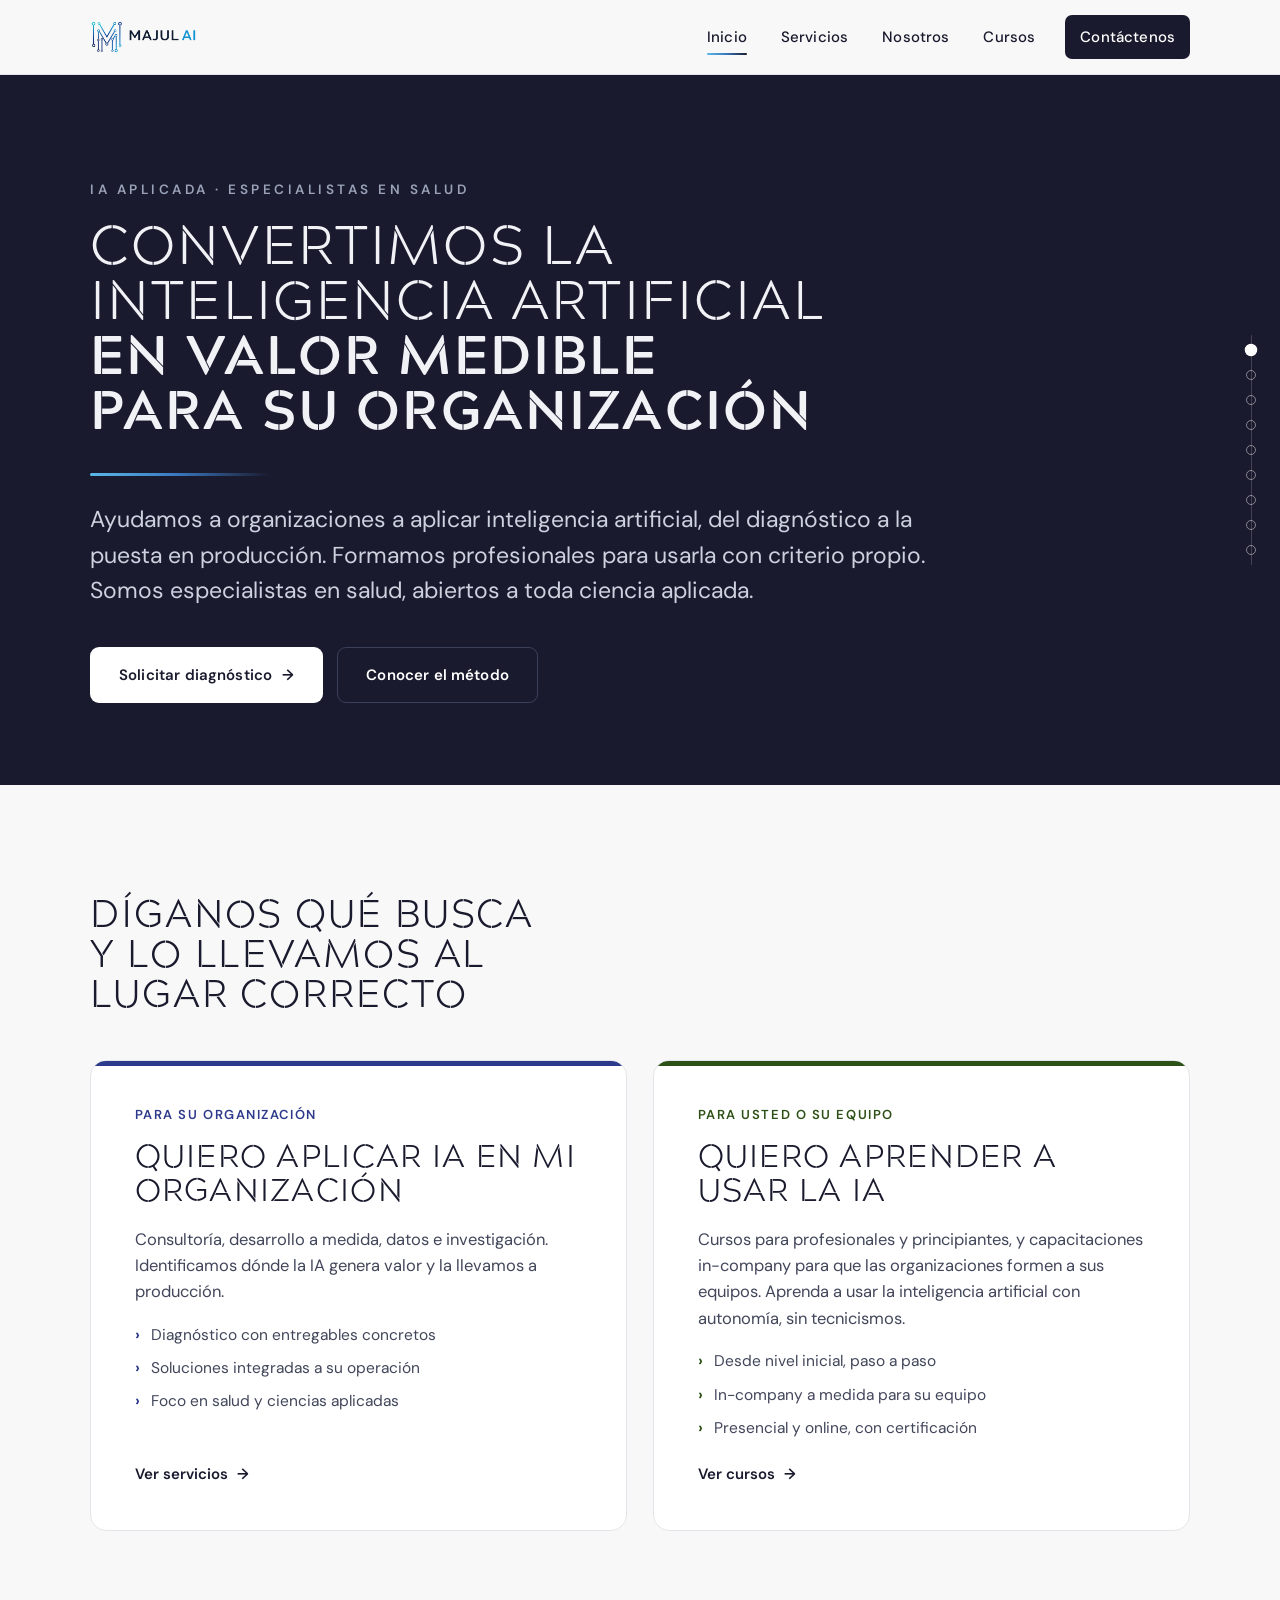
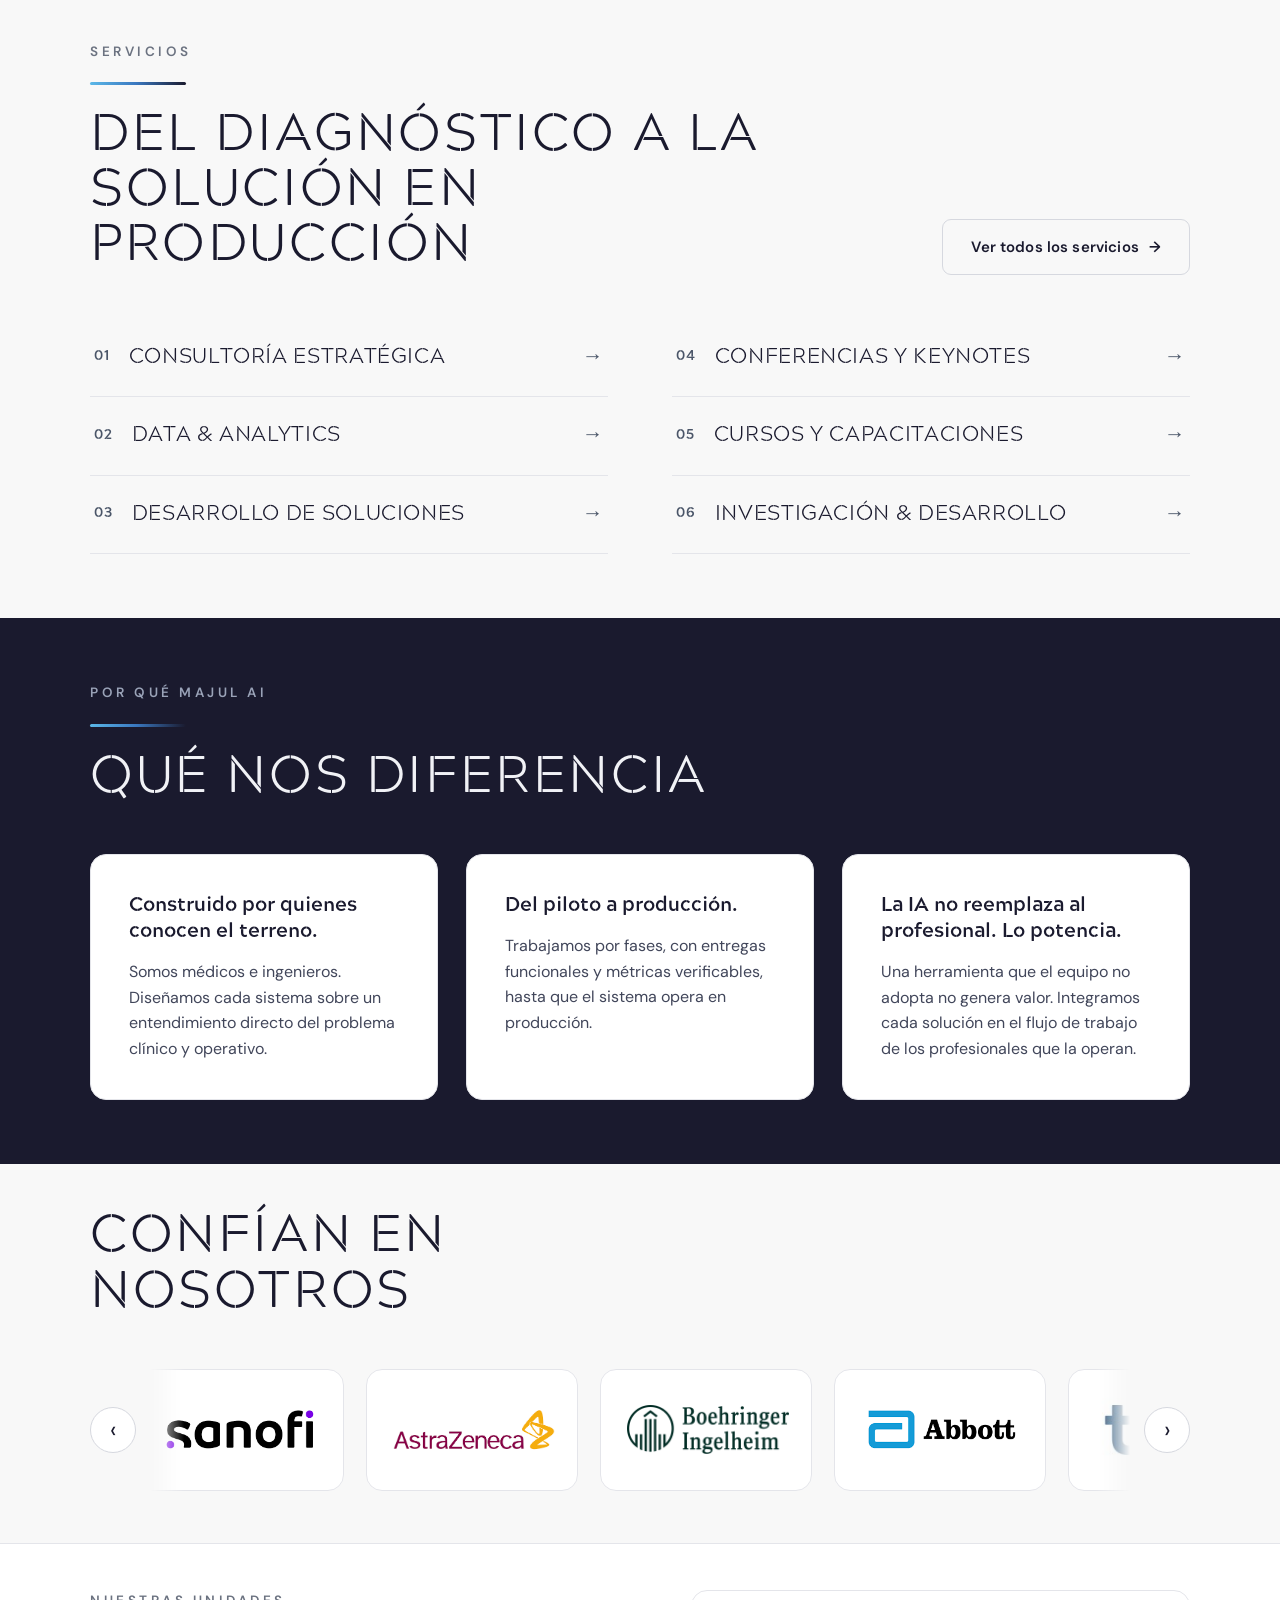
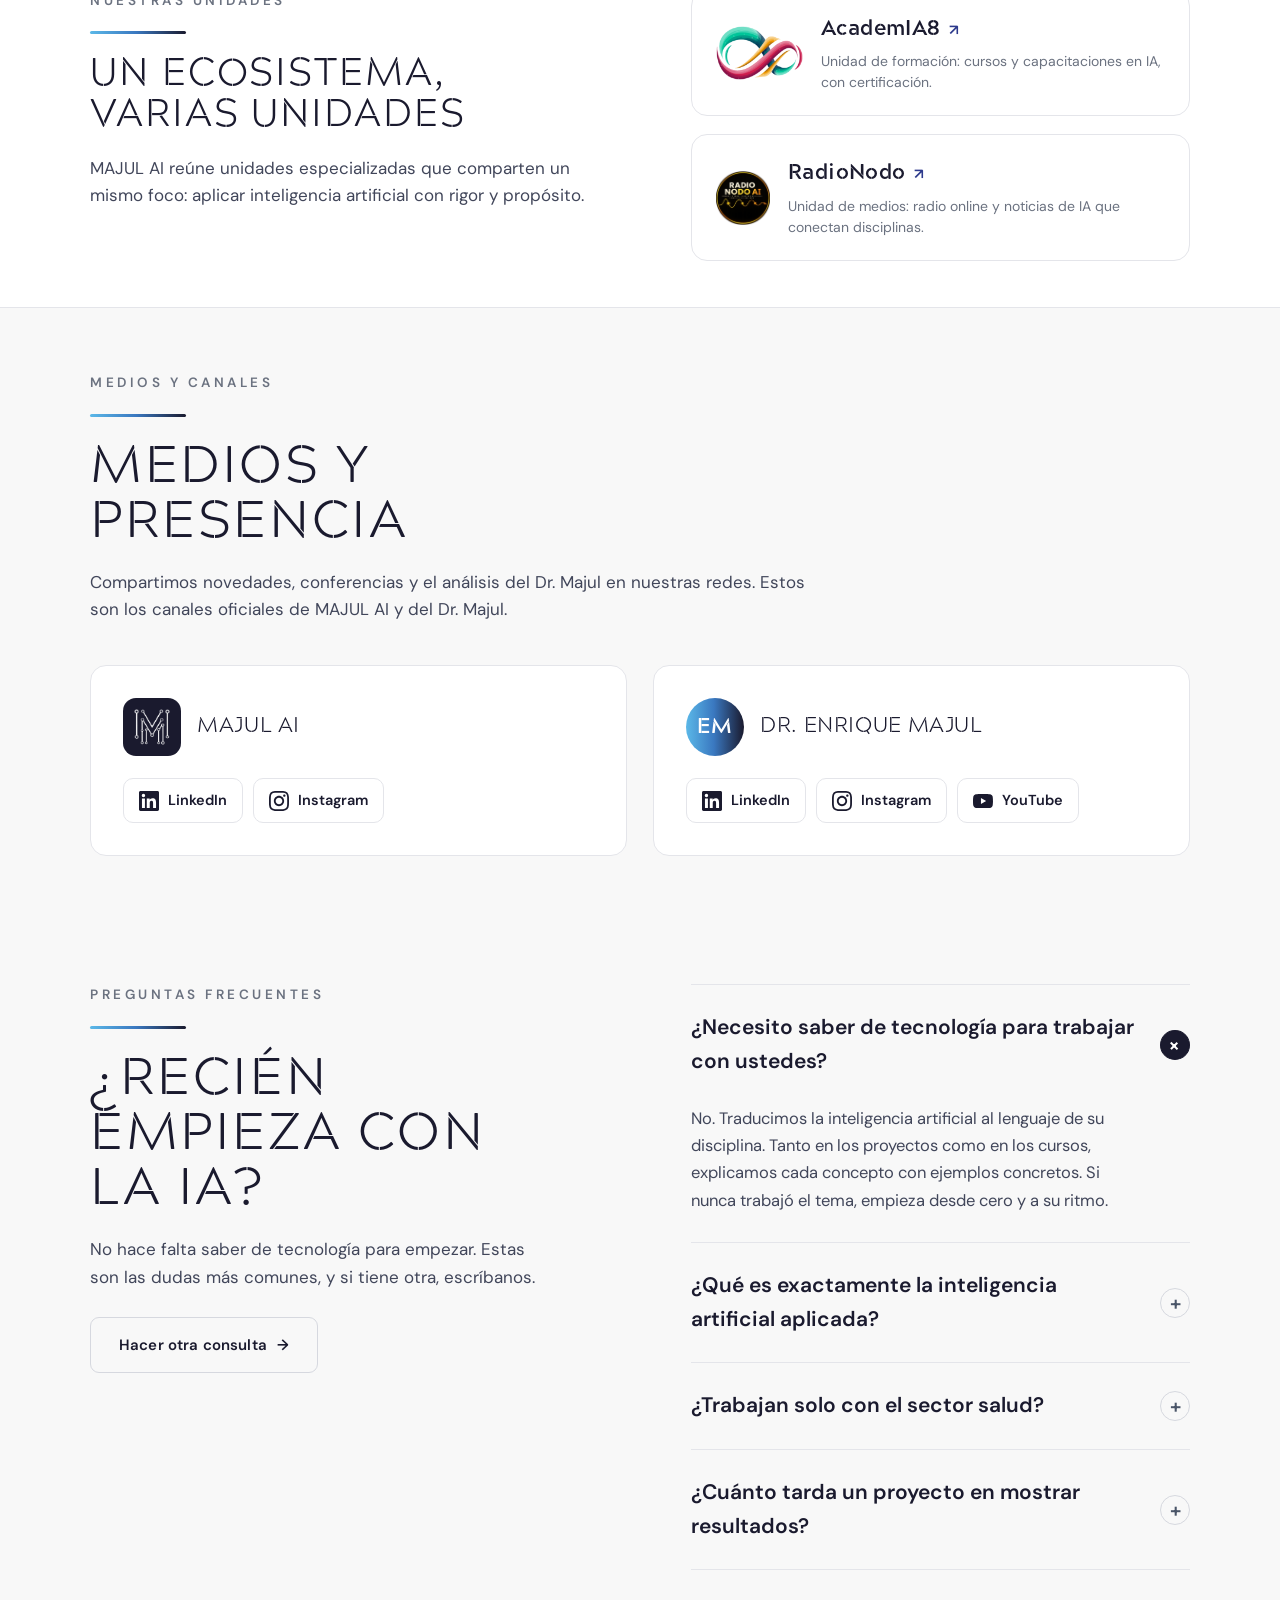
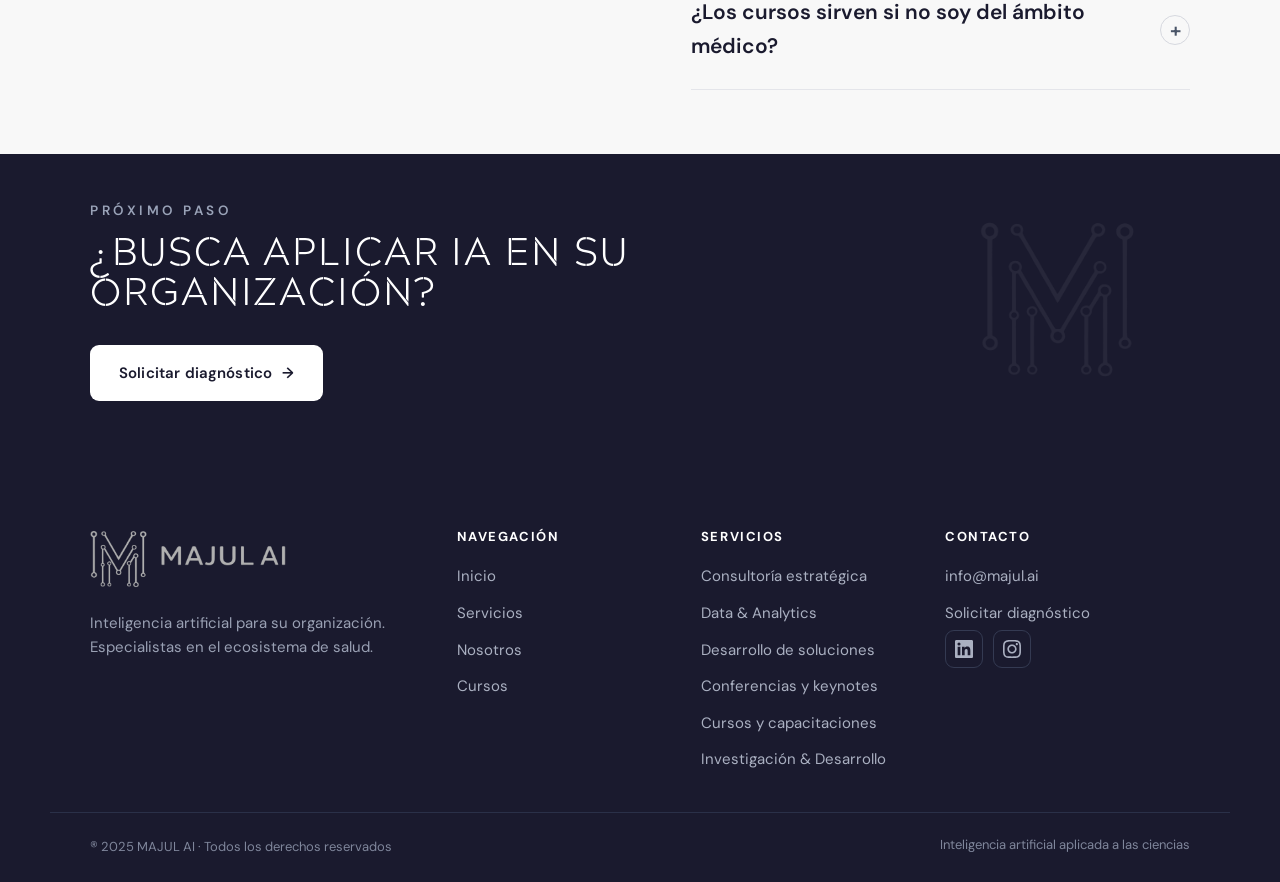
==== commit 5cd19de0: "Sacar noindex de paginas principales: el sitio ya puede indexarse en Google" ====
--- a/index.html
+++ b/index.html
@@ -87,7 +87,7 @@
 </header>
 
 <!-- ===== HERO ===== -->
-<section class="hero" data-screen-label="Inicio · Hero">
+<section class="hero dark" data-fx-net="dark" data-screen-label="Inicio · Hero">
   <div class="wrap">
     <p class="kicker reveal">IA aplicada · Especialistas en salud</p>
     <h1 class="t-xl reveal d1" style="margin-top:22px;white-space:normal;text-wrap:balance;max-width:24ch">Convertimos la inteligencia artificial <b>en valor medible para su organización</b></h1>
@@ -154,7 +154,7 @@
 </section>
 
 <!-- ===== MENSAJES CLAVE ===== -->
-<section class="section dark" data-screen-label="Inicio · Diferenciales">
+<section class="section dark" data-fx-net="dark" data-screen-label="Inicio · Diferenciales">
   <div class="wrap">
     <div class="ey reveal"><p class="kicker">Por qué MAJUL AI</p><hr class="rule"></div>
     <h2 class="t-lg reveal d1" style="margin-top:24px;max-width:22ch">Qué nos diferencia</h2>
@@ -183,18 +183,13 @@
       <button type="button" class="lc-nav prev" id="lcPrev" aria-label="Ver logos anteriores">‹</button>
       <div class="lc-viewport" id="lcViewport" tabindex="0" aria-label="Organizaciones y empresas que confían en MAJUL AI">
         <div class="lc-track">
-          <div class="logo-item"><img src="assets/logos/trim/roche.png" alt="Roche"></div>
           <div class="logo-item"><img src="assets/logos/trim/sanofi.png" alt="Sanofi"></div>
           <div class="logo-item"><img src="assets/logos/trim/astrazeneca.png" alt="AstraZeneca"></div>
-          <div class="logo-item"><img src="assets/logos/trim/novonordisk.png" alt="Novo Nordisk"></div>
           <div class="logo-item"><img src="assets/logos/trim/boehringer.png" alt="Boehringer Ingelheim"></div>
           <div class="logo-item"><img src="assets/logos/trim/abbott.png" alt="Abbott"></div>
           <div class="logo-item"><img src="assets/logos/trim/teva.png" alt="Teva"></div>
           <div class="logo-item"><img src="assets/logos/trim/bago.png" alt="Laboratorios Bagó"></div>
           <div class="logo-item"><img src="assets/logos/trim/gador.png" alt="Gador"></div>
-          <div class="logo-item"><img src="assets/logos/trim/casasco.png" alt="Casasco"></div>
-          <div class="logo-item"><img src="assets/logos/trim/montpellier.png" alt="Montpellier"></div>
-          <div class="logo-item"><img src="assets/logos/trim/baliarda.png" alt="Baliarda"></div>
           <div class="logo-item"><img src="assets/logos/trim/labbeta.png" alt="Laboratorios Beta"></div>
           <div class="logo-item"><img src="assets/logos/trim/adium.png" alt="Adium"></div>
           <div class="logo-item"><img src="assets/logos/trim/eurofarma.png" alt="Eurofarma"></div>
@@ -206,8 +201,9 @@
           <div class="logo-item"><img src="assets/logos/trim/aafh.png" alt="Asociación Argentina de Farmacéuticos de Hospital"></div>
           <div class="logo-item"><img src="assets/logos/trim/faardit.png" alt="FAARDIT · Federación Argentina de Radiología"></div>
           <div class="logo-item"><img src="assets/logos/trim/afacimera.png" alt="AFACIMERA"></div>
-          <div class="logo-item"><img src="assets/logos/trim/sadam.png" alt="SADAM · Asociación Argentina de Auditoría y Gestión Sanitaria"></div>
           <div class="logo-item"><img src="assets/logos/trim/sapycc.png" alt="Sociedad de Anatomía Patológica y Citopatología de Córdoba"></div>
+          <div class="logo-item"><img src="assets/logos/trim/asacam.png" alt="ASACAM · Asociación de Auditoría y Calidad de Atención Médica de Córdoba"></div>
+          <div class="logo-item"><img src="assets/logos/trim/cao.png" alt="CAO · Consejo Argentino de Oftalmología"></div>
           <div class="logo-item"><img src="assets/logos/trim/cluster-iish.png" alt="Clúster de Investigación e Innovación en Salud Humana"></div>
           <div class="logo-item"><img src="assets/logos/trim/fepafem.png" alt="FEPAFEM · PAFAMS"></div>
           <div class="logo-item"><img src="assets/logos/trim/bologna.png" alt="Università di Bologna"></div>
@@ -235,8 +231,24 @@
   }
   function step(){var it=vp.querySelector('.logo-item');return it?it.offsetWidth+22:230;}
   function page(){return Math.max(step(),Math.floor(vp.clientWidth/step())*step());}
-  prev&&prev.addEventListener('click',function(){vp.scrollBy({left:-page(),behavior:'smooth'});});
-  next&&next.addEventListener('click',function(){vp.scrollBy({left:page(),behavior:'smooth'});});
+  var nudgeT=null;
+  function manualScroll(dir){
+    paused=true;
+    clearTimeout(nudgeT);
+    var start=vp.scrollLeft, target=start+dir*page(), t0=null, dur=420;
+    function anim(t){
+      if(t0===null)t0=t;
+      var k=Math.min(1,(t-t0)/dur);
+      var e=k<.5?2*k*k:1-Math.pow(-2*k+2,2)/2;
+      vp.scrollLeft=start+(target-start)*e;
+      normalize();
+      if(k<1)requestAnimationFrame(anim);
+      else nudgeT=setTimeout(function(){paused=false;},200);
+    }
+    requestAnimationFrame(anim);
+  }
+  prev&&prev.addEventListener('click',function(){manualScroll(-1);});
+  next&&next.addEventListener('click',function(){manualScroll(1);});
   /* arrastrar para desplazar */
   var down=false,sx=0,sl=0,moved=false;
   vp.addEventListener('pointerdown',function(e){down=true;moved=false;sx=e.clientX;sl=vp.scrollLeft;vp.classList.add('dragging');try{vp.setPointerCapture(e.pointerId);}catch(_){}});
@@ -370,7 +382,7 @@
 </section>
 
 <!-- ===== CTA BAND ===== -->
-<section class="section tight dark ctaband" data-screen-label="Inicio · CTA">
+<section class="section tight dark ctaband" data-fx-net="dark" data-screen-label="Inicio · CTA">
   <img class="sym" src="assets/logo-wht-symbol.png" alt="">
   <div class="wrap">
     <div>
@@ -387,7 +399,7 @@
     <div class="foot-grid">
       <div>
         <img class="lk" src="assets/logo-gray-lockup-trim.png" alt="MAJUL AI">
-        <p class="blurb">Inteligencia artificial para tu organización. Especialistas en el ecosistema de salud.</p>
+        <p class="blurb">Inteligencia artificial para su organización. Especialistas en el ecosistema de salud.</p>
       </div>
       <div>
         <h4>Navegación</h4>
@@ -427,11 +439,12 @@
     </div>
   </div>
   <div class="foot-bottom">
-    <span>© 2025 MAJUL AI · Todos los derechos reservados</span>
+    <span><span style="font-size:1.18em;vertical-align:-.04em">®</span> 2025 MAJUL AI · Todos los derechos reservados</span>
     <span>Inteligencia artificial aplicada a las ciencias</span>
   </div>
 </footer>
 
 <script src="site.js"></script>
+<script src="particles.js"></script>
 </body>
 </html>
--- a/styles.css
+++ b/styles.css
@@ -32,7 +32,14 @@
 }
 
 *{box-sizing:border-box;margin:0;padding:0}
-html{scroll-behavior:smooth}
+html{scroll-behavior:smooth;background:var(--bg)}
+
+/* ---------- transición entre páginas (evita el destello blanco al navegar) ---------- */
+@view-transition{navigation:auto}
+::view-transition-old(root),::view-transition-new(root){animation-duration:.35s}
+@media (prefers-reduced-motion:reduce){
+  ::view-transition-old(root),::view-transition-new(root){animation:none}
+}
 body{
   font-family:var(--font-body);
   background:var(--bg);
@@ -386,12 +393,13 @@
    additive animation when .in is added. No persistent hidden state, so
    content can never get stuck invisible if frames/JS/observer don't run. */
 @media (prefers-reduced-motion:no-preference){
-  html.js .reveal.in{animation:revealIn .7s cubic-bezier(.2,.7,.2,1)}
-  html.js .reveal.in.d1{animation-delay:.06s}
-  html.js .reveal.in.d2{animation-delay:.12s}
-  html.js .reveal.in.d3{animation-delay:.18s}
-  html.js .reveal.in.d4{animation-delay:.24s}
-  @keyframes revealIn{from{opacity:0;transform:translateY(22px)}to{opacity:1;transform:none}}
+  html.js .reveal{opacity:0;transform:translateY(14px);
+    transition:opacity .8s cubic-bezier(.25,.46,.45,.94),transform .8s cubic-bezier(.25,.46,.45,.94)}
+  html.js .reveal.in{opacity:1;transform:none}
+  html.js .reveal.in.d1{transition-delay:.06s}
+  html.js .reveal.in.d2{transition-delay:.12s}
+  html.js .reveal.in.d3{transition-delay:.18s}
+  html.js .reveal.in.d4{transition-delay:.24s}
 }
 
 /* ---------- audience fork ---------- */
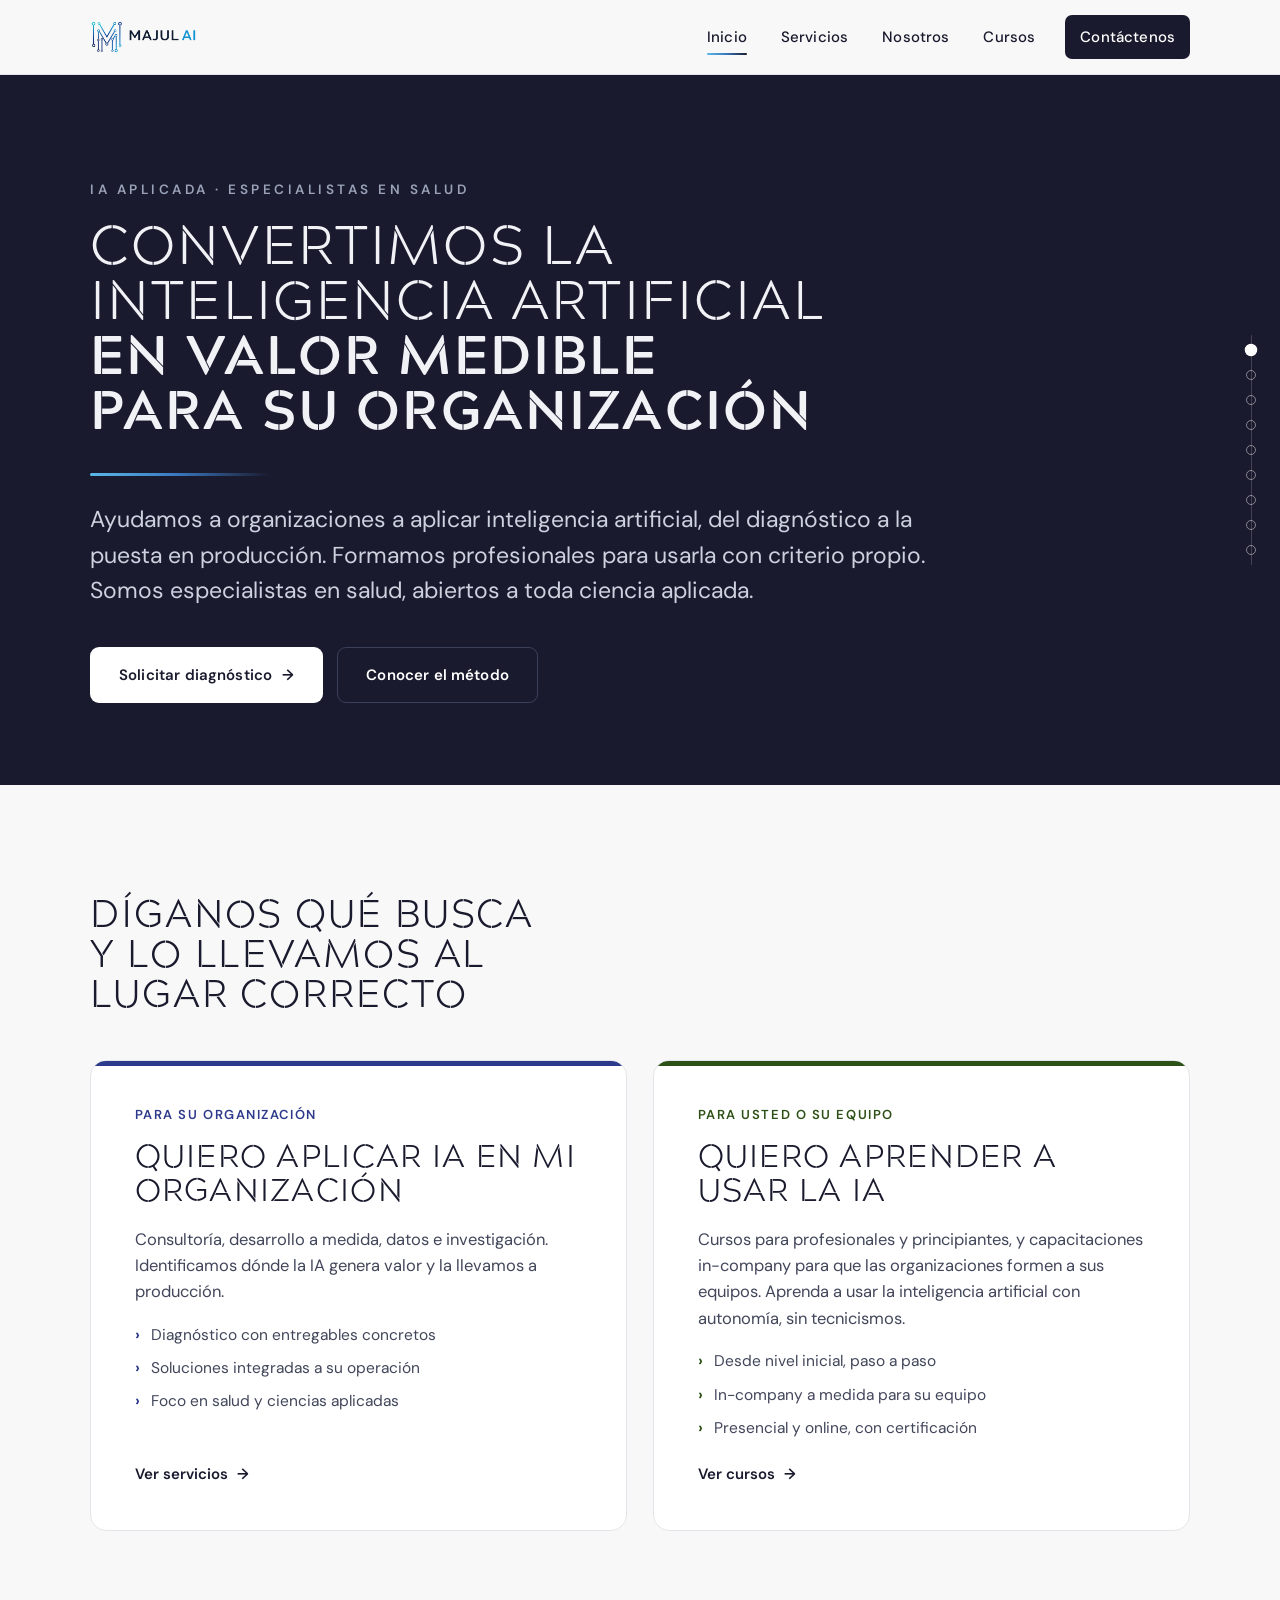
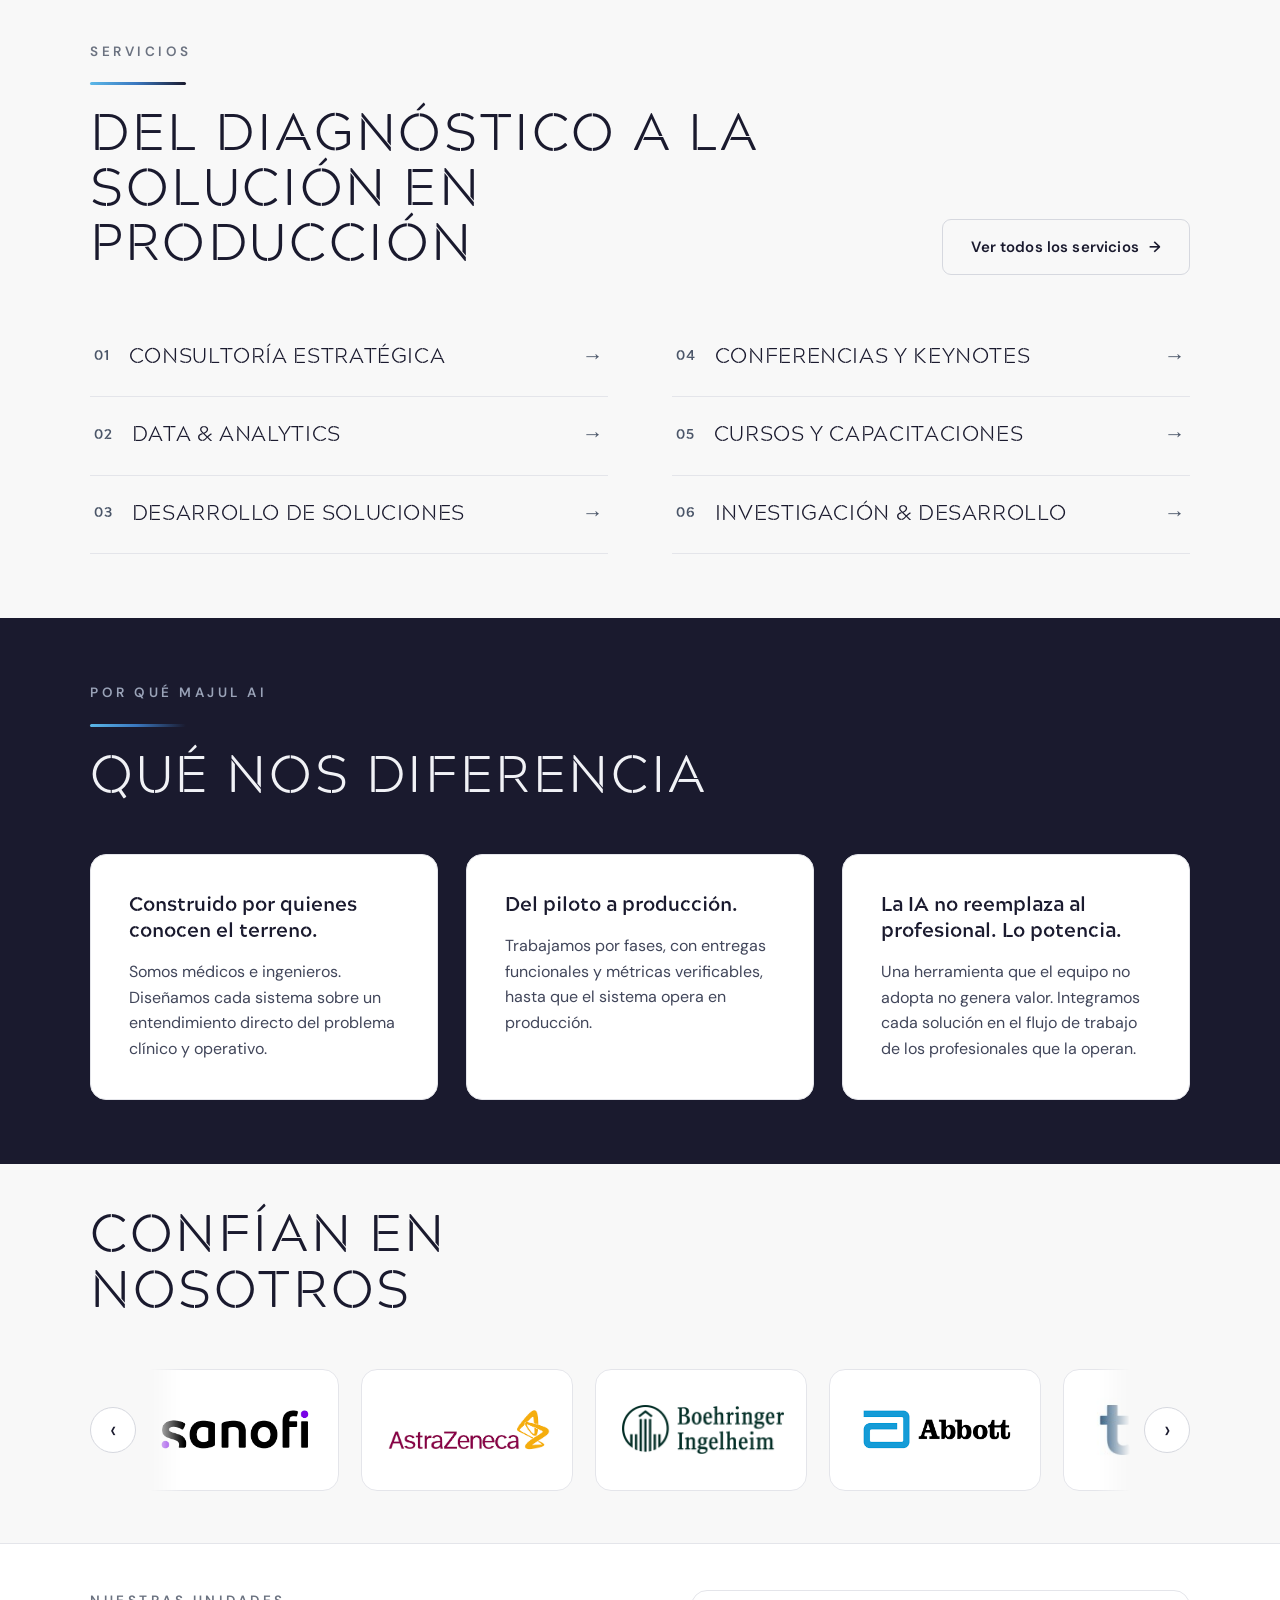
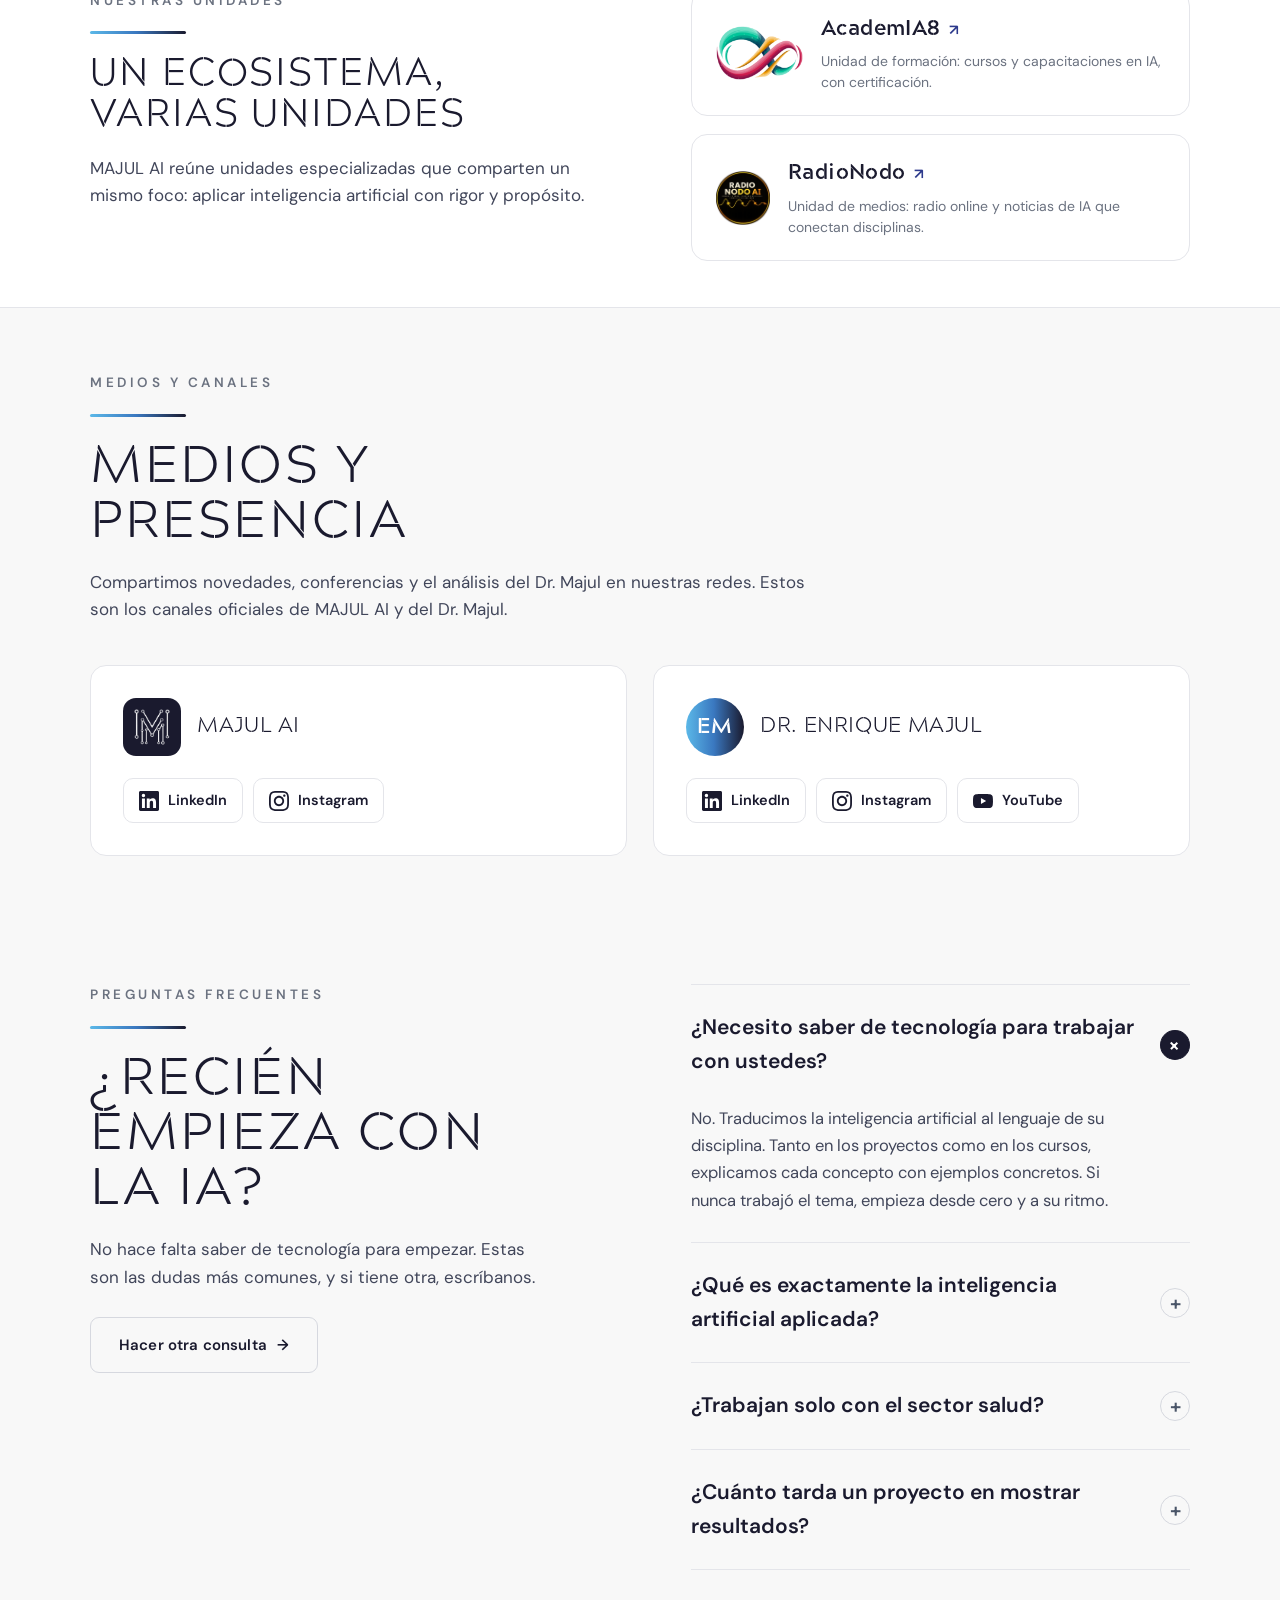
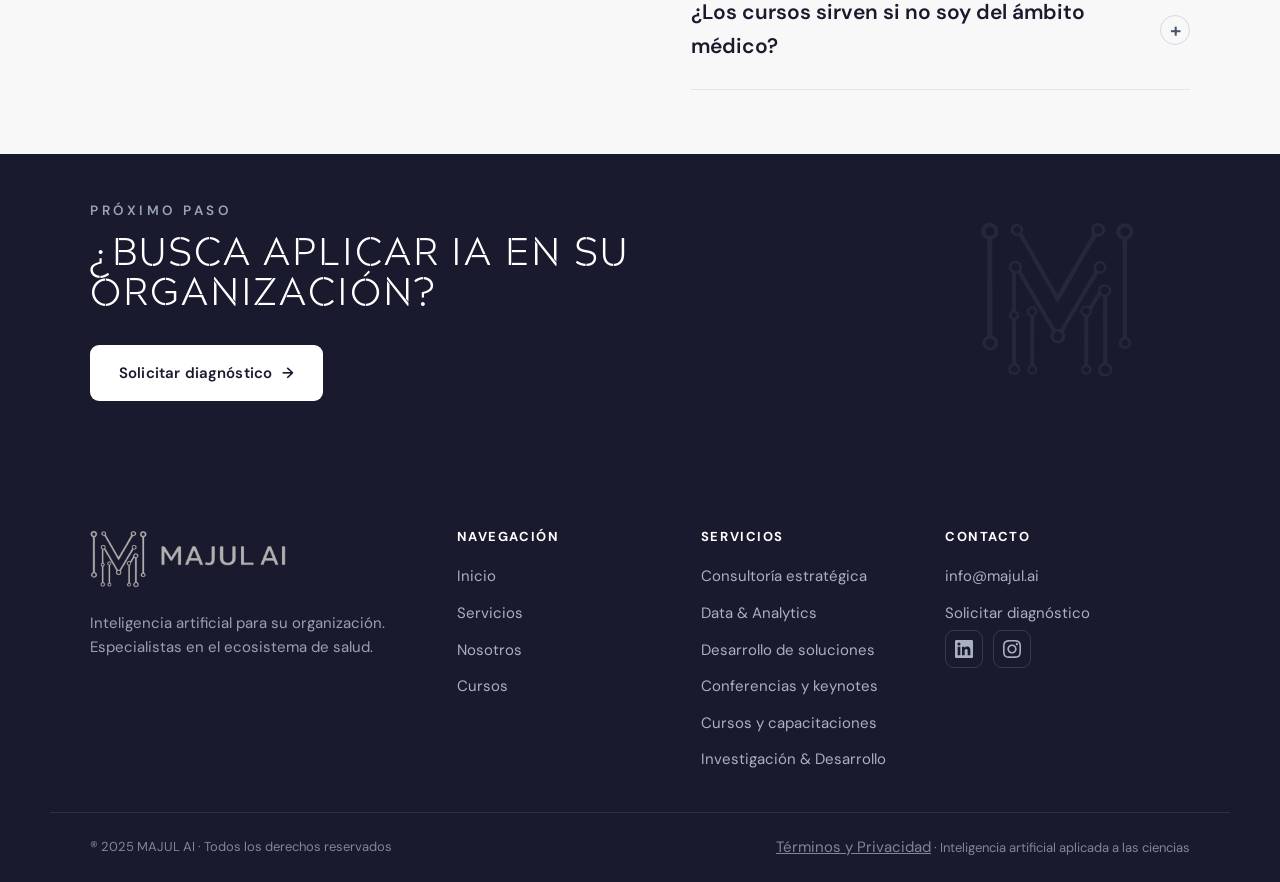
==== commit c82696bb: "Agregar pagina de Terminos y Condiciones + Politica de Privacidad (link en footer, form y sitemap)" ====
--- a/index.html
+++ b/index.html
@@ -440,7 +440,7 @@
   </div>
   <div class="foot-bottom">
     <span><span style="font-size:1.18em;vertical-align:-.04em">®</span> 2025 MAJUL AI · Todos los derechos reservados</span>
-    <span>Inteligencia artificial aplicada a las ciencias</span>
+    <span><a href="terminos.html" style="color:inherit;text-decoration:underline">Términos y Privacidad</a> · Inteligencia artificial aplicada a las ciencias</span>
   </div>
 </footer>
 
